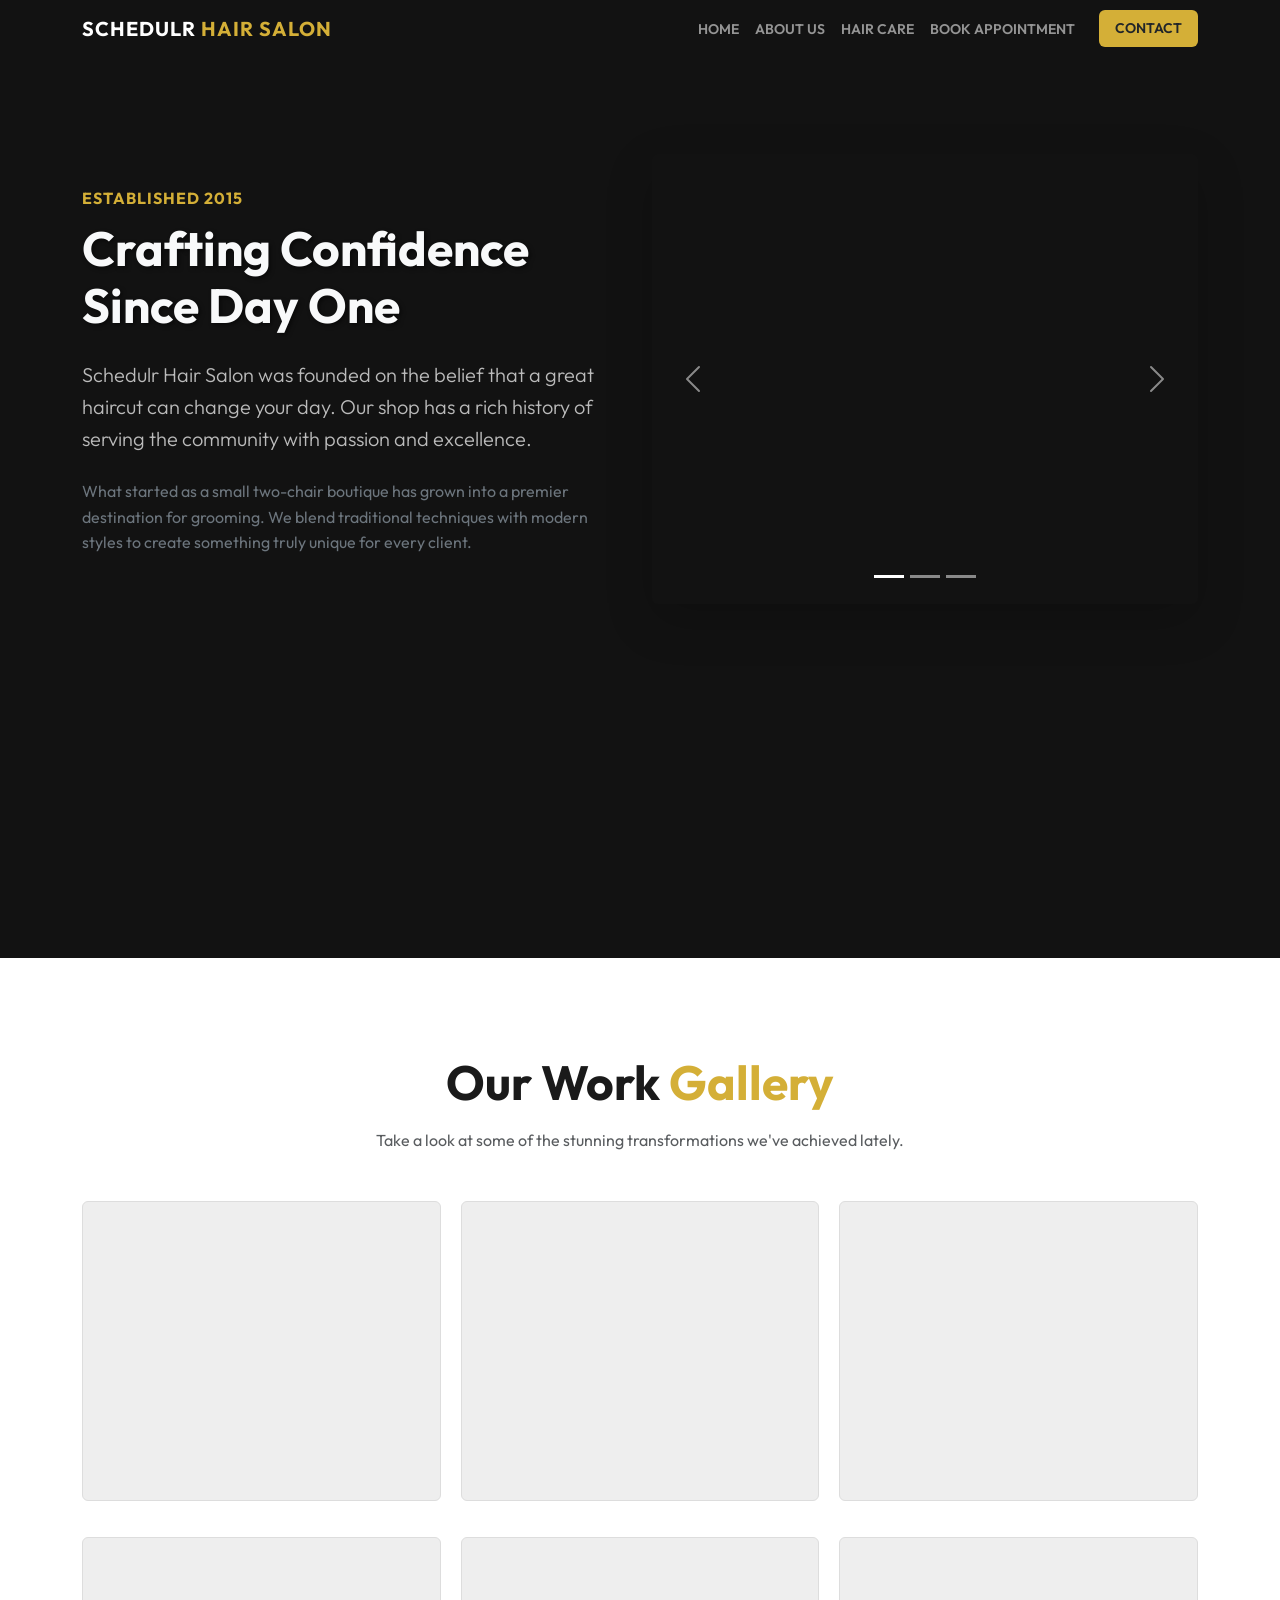
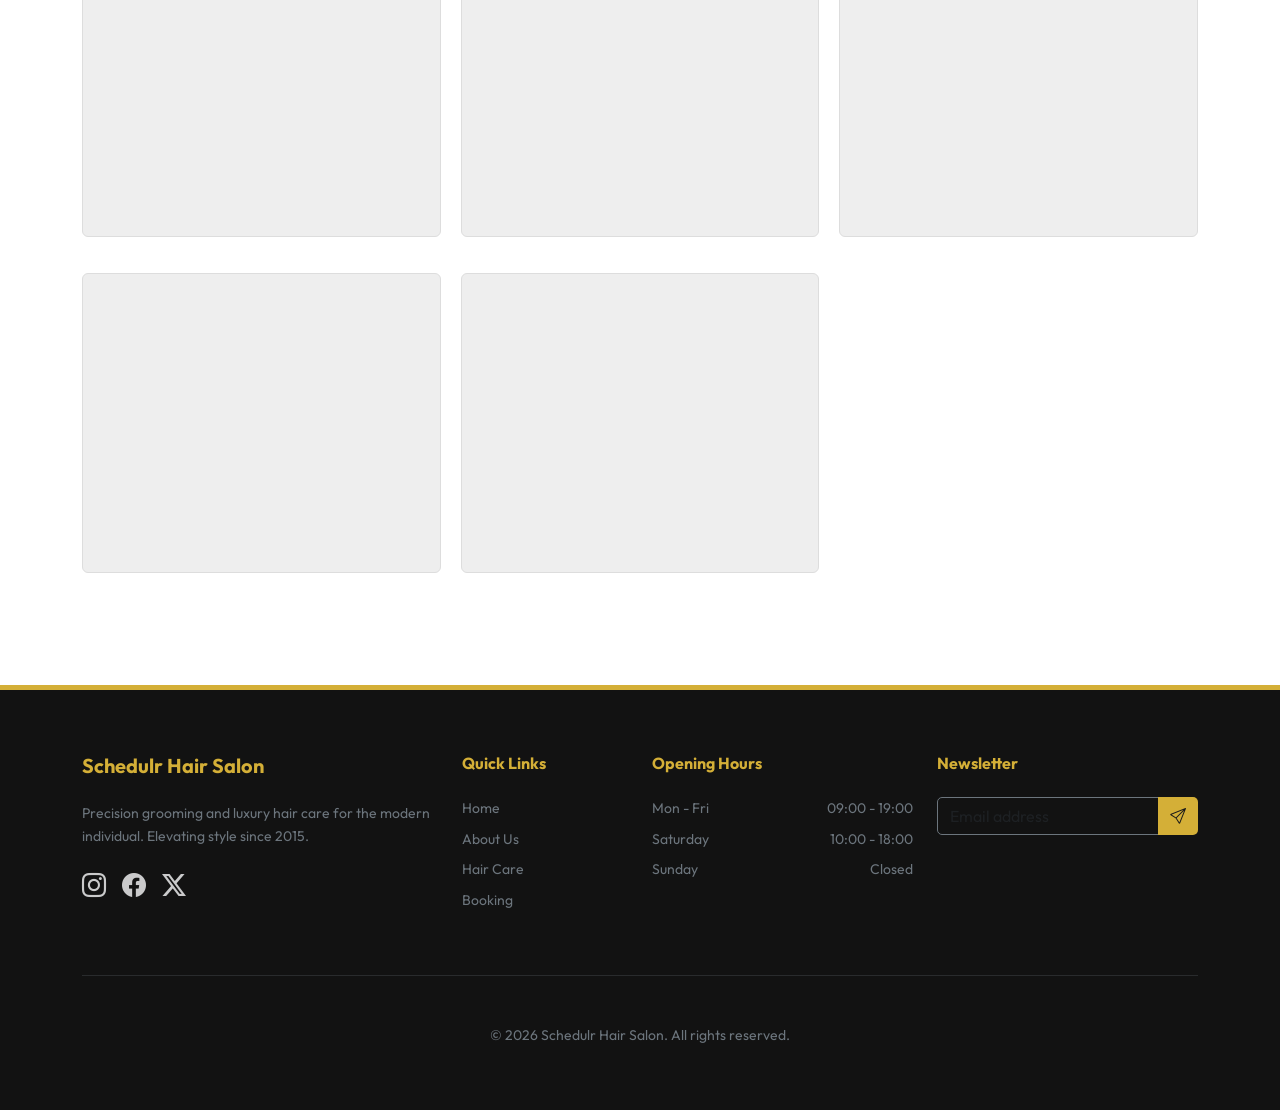
==== about.html @ 225a1dcc "refactor: split single-page app into multi-page layout" ====
<!DOCTYPE html>
<html lang="en">
<head>
    <meta charset="UTF-8">
    <meta name="viewport" content="width=device-width, initial-scale=1.0">
    <meta name="description" content="About Schedulr Hair Salon - Our history and works.">
    <title>About Us | Schedulr Hair Salon</title>
    
    <!-- Google Fonts: Outfit -->
    <link rel="preconnect" href="https://fonts.googleapis.com">
    <link rel="preconnect" href="https://fonts.gstatic.com" crossorigin>
    <link href="https://fonts.googleapis.com/css2?family=Outfit:wght@300;400;600;700&display=swap" rel="stylesheet">
    
    <!-- Bootstrap CSS -->
    <link href="https://cdn.jsdelivr.net/npm/bootstrap@5.3.0/dist/css/bootstrap.min.css" rel="stylesheet">
    
    <!-- Bootstrap Icons -->
    <link rel="stylesheet" href="https://cdn.jsdelivr.net/npm/bootstrap-icons@1.11.1/font/bootstrap-icons.css">
    
    <!-- Modular CSS Files -->
    <link rel="stylesheet" href="css/style.css">
    <link rel="stylesheet" href="css/about.css">
    <link rel="stylesheet" href="css/gallery.css">
    <link rel="stylesheet" href="css/footer.css">
</head>
<body>

    <!-- Header & Navbar -->
    <header class="sticky-top">
        <nav class="navbar navbar-expand-lg navbar-dark bg-dark">
            <div class="container">
                <a class="navbar-brand text-uppercase fw-bold ls-1" href="index.html">
                    Schedulr <span class="text-accent">Hair Salon</span>
                </a>
                <button class="navbar-toggler" type="button" data-bs-toggle="collapse" data-bs-target="#navbarNav" aria-controls="navbarNav" aria-expanded="false" aria-label="Toggle navigation">
                    <span class="navbar-toggler-icon"></span>
                </button>
                <div class="collapse navbar-collapse" id="navbarNav">
                    <ul class="navbar-nav ms-auto text-uppercase small fw-semibold">
                        <li class="nav-item"><a class="nav-link" href="index.html">Home</a></li>
                        <li class="nav-item"><a class="nav-link" href="about.html">About Us</a></li>
                        <li class="nav-item"><a class="nav-link" href="info.html">Hair Care</a></li>
                        <li class="nav-item"><a class="nav-link" href="booking.html">Book Appointment</a></li>
                        <li class="nav-item"><a class="nav-link btn btn-accent text-dark ms-lg-3 px-3 mt-2 mt-lg-0" href="index.html#contact">Contact</a></li>
                    </ul>
                </div>
            </div>
        </nav>
    </header>

    <main>
        <!-- About Us & Our Works -->
        <section id="about" class="min-vh-100 py-5 bg-dark text-light overflow-hidden">
            <div class="container py-5">
                <div class="row align-items-center mb-5">
                    <div class="col-lg-6 mb-5 mb-lg-0">
                        <span class="text-accent text-uppercase ls-1 fw-bold mb-2 d-block">Established 2015</span>
                        <h2 class="display-5 fw-bold mb-4">Crafting Confidence Since Day One</h2>
                        <p class="lead text-secondary mb-4">Schedulr Hair Salon was founded on the belief that a great haircut can change your day. Our shop has a rich history of serving the community with passion and excellence.</p>
                        <p class="text-secondary">What started as a small two-chair boutique has grown into a premier destination for grooming. We blend traditional techniques with modern styles to create something truly unique for every client.</p>
                    </div>
                    <div class="col-lg-6">
                        <div id="worksCarousel" class="carousel slide shadow-lg rounded overflow-hidden" data-bs-ride="carousel">
                            <div class="carousel-indicators">
                                <button type="button" data-bs-target="#worksCarousel" data-bs-slide-to="0" class="active" aria-current="true" aria-label="Slide 1"></button>
                                <button type="button" data-bs-target="#worksCarousel" data-bs-slide-to="1" aria-label="Slide 2"></button>
                                <button type="button" data-bs-target="#worksCarousel" data-bs-slide-to="2" aria-label="Slide 3"></button>
                            </div>
                            <div class="carousel-inner" style="height: 450px;">
                                <div class="carousel-item active">
                                    <div class="carousel-placeholder bg-secondary d-flex align-items-center justify-content-center h-100">
                                        <!-- here it goes an image -->
                                        <div class="carousel-caption d-none d-md-block p-4 rounded" style="background: rgba(0,0,0,0.6);">
                                            <h5>Modern Undercut</h5>
                                            <p>Our signature look for the urban professional.</p>
                                        </div>
                                    </div>
                                </div>
                                <div class="carousel-item">
                                    <div class="carousel-placeholder bg-secondary d-flex align-items-center justify-content-center h-100">
                                        <!-- here it goes an image -->
                                        <div class="carousel-caption d-none d-md-block p-4 rounded" style="background: rgba(0,0,0,0.6);">
                                            <h5>Classic Taper Fade</h5>
                                            <p>Timeless style with a sharp, clean finish.</p>
                                        </div>
                                    </div>
                                </div>
                                <div class="carousel-item">
                                    <div class="carousel-placeholder bg-secondary d-flex align-items-center justify-content-center h-100">
                                        <!-- here it goes an image -->
                                        <div class="carousel-caption d-none d-md-block p-4 rounded" style="background: rgba(0,0,0,0.6);">
                                            <h5>Tailored Beard Sculpting</h5>
                                            <p>Precision grooming to enhance your natural features.</p>
                                        </div>
                                    </div>
                                </div>
                            </div>
                            <button class="carousel-control-prev" type="button" data-bs-target="#worksCarousel" data-bs-slide="prev">
                                <span class="carousel-control-prev-icon" aria-hidden="true"></span>
                                <span class="visually-hidden">Previous</span>
                            </button>
                            <button class="carousel-control-next" type="button" data-bs-target="#worksCarousel" data-bs-slide="next">
                                <span class="carousel-control-next-icon" aria-hidden="true"></span>
                                <span class="visually-hidden">Next</span>
                            </button>
                        </div>
                    </div>
                </div>
            </div>
        </section>

        <!-- Gallery Section -->
        <section id="gallery" class="min-vh-100 py-5">
            <div class="container py-5">
                <div class="text-center mb-5">
                    <h2 class="display-5 fw-bold mb-3">Our Work <span class="text-accent">Gallery</span></h2>
                    <p class="text-muted">Take a look at some of the stunning transformations we've achieved lately.</p>
                </div>
                <div class="gallery-grid">
                    <!-- 7+ images as small gallery -->
                    <div class="gallery-item rounded overflow-hidden mb-3"><!-- here it goes an image --></div>
                    <div class="gallery-item rounded overflow-hidden mb-3"><!-- here it goes an image --></div>
                    <div class="gallery-item rounded overflow-hidden mb-3"><!-- here it goes an image --></div>
                    <div class="gallery-item rounded overflow-hidden mb-3"><!-- here it goes an image --></div>
                    <div class="gallery-item rounded overflow-hidden mb-3"><!-- here it goes an image --></div>
                    <div class="gallery-item rounded overflow-hidden mb-3"><!-- here it goes an image --></div>
                    <div class="gallery-item rounded overflow-hidden mb-3"><!-- here it goes an image --></div>
                    <div class="gallery-item rounded overflow-hidden mb-3"><!-- here it goes an image --></div>
                </div>
            </div>
        </section>
    </main>

    <!-- Footer -->
    <footer class="bg-dark text-light py-5">
        <div class="container py-3">
            <div class="row g-4">
                <div class="col-lg-4">
                    <h5 class="fw-bold mb-4 text-accent">Schedulr Hair Salon</h5>
                    <p class="small text-secondary mb-4">Precision grooming and luxury hair care for the modern individual. Elevating style since 2015.</p>
                    <div class="social-icons d-flex gap-3 h4">
                        <a href="#" class="text-light"><i class="bi bi-instagram"></i></a>
                        <a href="#" class="text-light"><i class="bi bi-facebook"></i></a>
                        <a href="#" class="text-light"><i class="bi bi-twitter-x"></i></a>
                    </div>
                </div>
                <div class="col-md-4 col-lg-2 ms-lg-auto">
                    <h6 class="fw-bold mb-4">Quick Links</h6>
                    <ul class="list-unstyled small">
                        <li class="mb-2"><a href="index.html" class="text-secondary text-decoration-none hover-accent">Home</a></li>
                        <li class="mb-2"><a href="about.html" class="text-secondary text-decoration-none hover-accent">About Us</a></li>
                        <li class="mb-2"><a href="info.html" class="text-secondary text-decoration-none hover-accent">Hair Care</a></li>
                        <li class="mb-2"><a href="booking.html" class="text-secondary text-decoration-none hover-accent">Booking</a></li>
                    </ul>
                </div>
                <div class="col-md-4 col-lg-3">
                    <h6 class="fw-bold mb-4">Opening Hours</h6>
                    <ul class="list-unstyled small text-secondary">
                        <li class="mb-2 d-flex justify-content-between"><span>Mon - Fri</span> <span>09:00 - 19:00</span></li>
                        <li class="mb-2 d-flex justify-content-between"><span>Saturday</span> <span>10:00 - 18:00</span></li>
                        <li class="mb-2 d-flex justify-content-between"><span>Sunday</span> <span>Closed</span></li>
                    </ul>
                </div>
                <div class="col-md-4 col-lg-3">
                    <h6 class="fw-bold mb-4">Newsletter</h6>
                    <div class="input-group mb-3">
                        <input type="email" class="form-control bg-dark border-secondary text-light small" placeholder="Email address">
                        <button class="btn btn-accent" type="button"><i class="bi bi-send"></i></button>
                    </div>
                </div>
            </div>
            <hr class="my-5 border-secondary">
            <div class="text-center">
                <p class="small text-secondary mb-0">&copy; 2026 Schedulr Hair Salon. All rights reserved.</p>
            </div>
        </div>
    </footer>

    <!-- Bootstrap Bundle with Popper -->
    <script src="https://cdn.jsdelivr.net/npm/bootstrap@5.3.0/dist/js/bootstrap.bundle.min.js"></script>
    <script src="js/script.js"></script>
</body>
</html>
---- css/style.css ----
/* style.css - Global Styles & Variables */

:root {
    --primary-color: #1a1a1a;    /* Deep Charcoal */
    --accent-color: #d4af37;     /* Metallic Gold */
    --accent-hover: #b8962e;
    --text-light: #f9f9f9;
    --text-muted: #6c757d;
    --bg-dark: #121212;
    --font-main: 'Outfit', sans-serif;
    --transition: all 0.3s ease;
}

body {
    font-family: var(--font-main);
    color: var(--primary-color);
    line-height: 1.6;
    scroll-behavior: smooth;
}

/* Typography */
h1, h2, h3, h4, h5, h6 {
    font-weight: 700;
}

.text-accent {
    color: var(--accent-color) !important;
}

.btn-accent {
    background-color: var(--accent-color);
    color: var(--primary-color);
    border: none;
}

.btn-accent:hover {
    background-color: var(--accent-hover);
    color: white;
}

.btn-outline-accent {
    border: 2px solid var(--accent-color);
    color: var(--accent-color);
}

.btn-outline-accent:hover {
    background-color: var(--accent-color);
    color: var(--primary-color);
}

.bg-dark {
    background-color: var(--bg-dark) !important;
}

/* Navbar */
.navbar-brand {
    letter-spacing: 1px;
}

.nav-link {
    transition: var(--transition);
}

.nav-link:hover {
    color: var(--accent-color) !important;
}

/* Utilities */
.ls-1 {
    letter-spacing: 1px;
}

.hover-up {
    transition: var(--transition);
}

.hover-up:hover {
    transform: translateY(-10px);
}

.italic {
    font-style: italic;
}
---- css/about.css ----
/* about.css - About Section & Carousel Styles */

#about {
    background-image: linear-gradient(rgba(18,18,18,0.9), rgba(18,18,18,0.9)), url('https://placehold.co/1920x1080?text=Salon+Vibe');
    background-size: cover;
    background-position: center;
    background-attachment: fixed;
}

#about .carousel-placeholder {
    height: 450px;
    background-image: url('https://placehold.co/800x450?text=Our+Works');
    background-size: cover;
    background-position: center;
    position: relative;
    /* here it goes an image */
}

#about .carousel-item {
    transition: transform 1s ease-in-out;
}

#about .carousel-caption {
    background: rgba(0, 0, 0, 0.7);
    border-top: 3px solid var(--accent-color);
}

#about .lead {
    color: #bbb !important;
}

#about h2 {
    text-shadow: 2px 2px 4px rgba(0,0,0,0.5);
}
---- css/gallery.css ----
/* gallery.css - Gallery Grid Styles */

#gallery {
    padding-top: 80px;
}

.gallery-grid {
    display: grid;
    grid-template-columns: repeat(auto-fill, minmax(280px, 1fr));
    gap: 20px;
}

.gallery-item {
    height: 300px;
    background-color: #eee;
    background-image: url('https://placehold.co/400x300?text=Salon+Work');
    background-size: cover;
    background-position: center;
    transition: var(--transition);
    border: 1px solid #ddd;
    /* here it goes an image */
}

.gallery-item:hover {
    transform: scale(1.03);
    box-shadow: 0 10px 20px rgba(0,0,0,0.1);
    z-index: 10;
}

@media (max-width: 768px) {
    .gallery-grid {
        grid-template-columns: repeat(2, 1fr);
    }
}

@media (max-width: 360px) {
    .gallery-grid {
        grid-template-columns: 1fr;
    }
}
---- css/footer.css ----
/* footer.css - Footer Details */

footer {
    border-top: 5px solid var(--accent-color);
}

footer h5, footer h6 {
    color: var(--accent-color) !important;
}

footer .hover-accent {
    transition: var(--transition);
}

footer .hover-accent:hover {
    color: var(--accent-color) !important;
    padding-left: 5px;
}

footer .social-icons a {
    transition: var(--transition);
    opacity: 0.8;
}

footer .social-icons a:hover {
    opacity: 1;
    color: var(--accent-color);
}

footer .form-control {
    border-radius: 5px 0 0 5px;
}

footer .btn-accent {
    border-radius: 0 5px 5px 0;
}
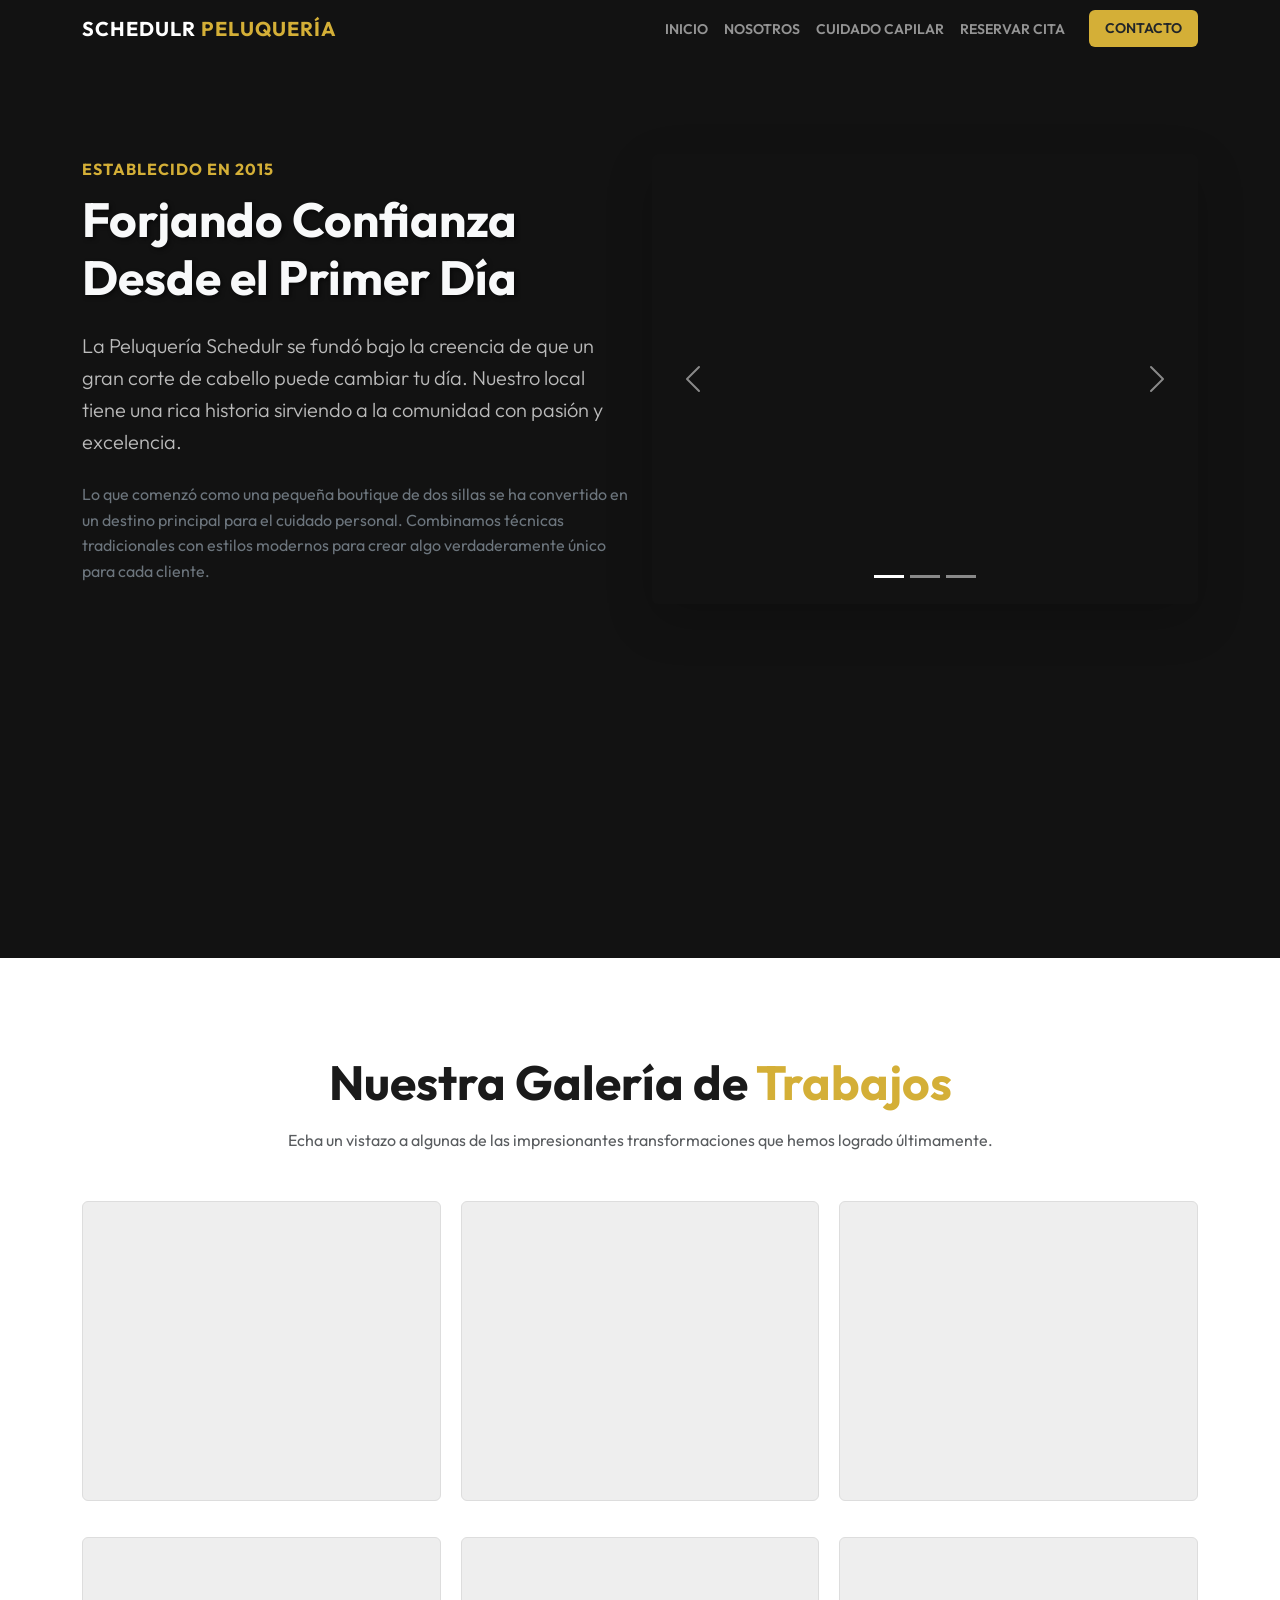
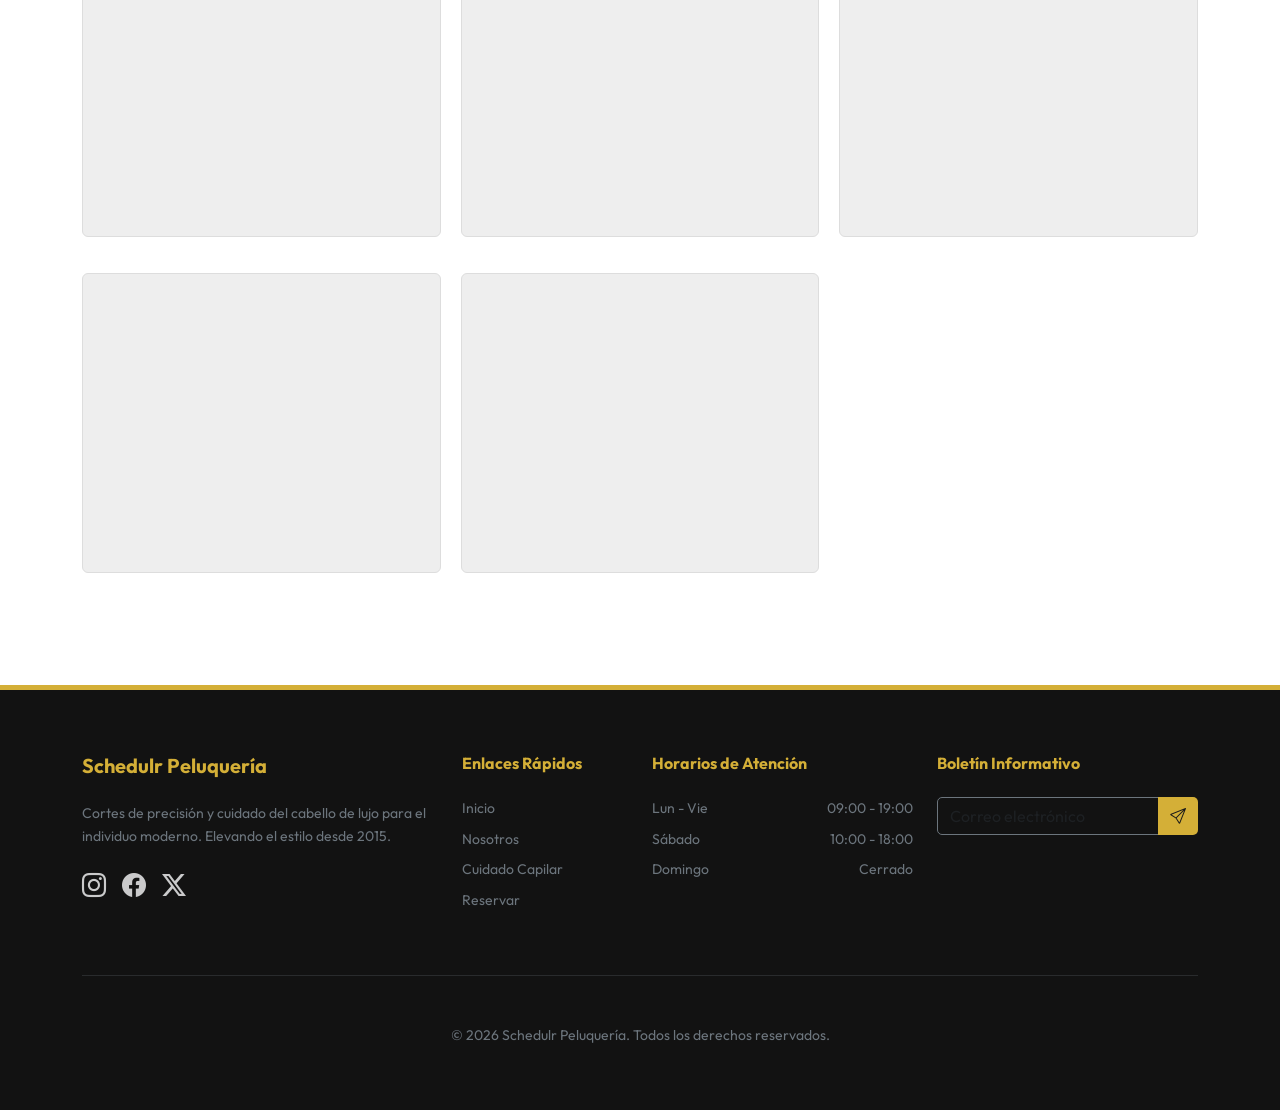
==== commit 0024b75a: "chore: translate site content to Spanish" ====
--- a/about.html
+++ b/about.html
@@ -1,10 +1,10 @@
 <!DOCTYPE html>
-<html lang="en">
+<html lang="es">
 <head>
     <meta charset="UTF-8">
     <meta name="viewport" content="width=device-width, initial-scale=1.0">
-    <meta name="description" content="About Schedulr Hair Salon - Our history and works.">
-    <title>About Us | Schedulr Hair Salon</title>
+    <meta name="description" content="Sobre la Peluquería Schedulr - Nuestra historia y nuestros trabajos.">
+    <title>Nosotros | Schedulr Peluquería</title>
     
     <!-- Google Fonts: Outfit -->
     <link rel="preconnect" href="https://fonts.googleapis.com">
@@ -30,18 +30,18 @@
         <nav class="navbar navbar-expand-lg navbar-dark bg-dark">
             <div class="container">
                 <a class="navbar-brand text-uppercase fw-bold ls-1" href="index.html">
-                    Schedulr <span class="text-accent">Hair Salon</span>
+                    Schedulr <span class="text-accent">Peluquería</span>
                 </a>
                 <button class="navbar-toggler" type="button" data-bs-toggle="collapse" data-bs-target="#navbarNav" aria-controls="navbarNav" aria-expanded="false" aria-label="Toggle navigation">
                     <span class="navbar-toggler-icon"></span>
                 </button>
                 <div class="collapse navbar-collapse" id="navbarNav">
                     <ul class="navbar-nav ms-auto text-uppercase small fw-semibold">
-                        <li class="nav-item"><a class="nav-link" href="index.html">Home</a></li>
-                        <li class="nav-item"><a class="nav-link" href="about.html">About Us</a></li>
-                        <li class="nav-item"><a class="nav-link" href="info.html">Hair Care</a></li>
-                        <li class="nav-item"><a class="nav-link" href="booking.html">Book Appointment</a></li>
-                        <li class="nav-item"><a class="nav-link btn btn-accent text-dark ms-lg-3 px-3 mt-2 mt-lg-0" href="index.html#contact">Contact</a></li>
+                        <li class="nav-item"><a class="nav-link" href="index.html">Inicio</a></li>
+                        <li class="nav-item"><a class="nav-link" href="about.html">Nosotros</a></li>
+                        <li class="nav-item"><a class="nav-link" href="info.html">Cuidado Capilar</a></li>
+                        <li class="nav-item"><a class="nav-link" href="booking.html">Reservar Cita</a></li>
+                        <li class="nav-item"><a class="nav-link btn btn-accent text-dark ms-lg-3 px-3 mt-2 mt-lg-0" href="index.html#contact">Contacto</a></li>
                     </ul>
                 </div>
             </div>
@@ -54,10 +54,10 @@
             <div class="container py-5">
                 <div class="row align-items-center mb-5">
                     <div class="col-lg-6 mb-5 mb-lg-0">
-                        <span class="text-accent text-uppercase ls-1 fw-bold mb-2 d-block">Established 2015</span>
-                        <h2 class="display-5 fw-bold mb-4">Crafting Confidence Since Day One</h2>
-                        <p class="lead text-secondary mb-4">Schedulr Hair Salon was founded on the belief that a great haircut can change your day. Our shop has a rich history of serving the community with passion and excellence.</p>
-                        <p class="text-secondary">What started as a small two-chair boutique has grown into a premier destination for grooming. We blend traditional techniques with modern styles to create something truly unique for every client.</p>
+                        <span class="text-accent text-uppercase ls-1 fw-bold mb-2 d-block">Establecido en 2015</span>
+                        <h2 class="display-5 fw-bold mb-4">Forjando Confianza Desde el Primer Día</h2>
+                        <p class="lead text-secondary mb-4">La Peluquería Schedulr se fundó bajo la creencia de que un gran corte de cabello puede cambiar tu día. Nuestro local tiene una rica historia sirviendo a la comunidad con pasión y excelencia.</p>
+                        <p class="text-secondary">Lo que comenzó como una pequeña boutique de dos sillas se ha convertido en un destino principal para el cuidado personal. Combinamos técnicas tradicionales con estilos modernos para crear algo verdaderamente único para cada cliente.</p>
                     </div>
                     <div class="col-lg-6">
                         <div id="worksCarousel" class="carousel slide shadow-lg rounded overflow-hidden" data-bs-ride="carousel">
@@ -71,8 +71,8 @@
                                     <div class="carousel-placeholder bg-secondary d-flex align-items-center justify-content-center h-100">
                                         <!-- here it goes an image -->
                                         <div class="carousel-caption d-none d-md-block p-4 rounded" style="background: rgba(0,0,0,0.6);">
-                                            <h5>Modern Undercut</h5>
-                                            <p>Our signature look for the urban professional.</p>
+                                            <h5>Moderno Desvanecido</h5>
+                                            <p>Nuestro look característico para el profesional urbano.</p>
                                         </div>
                                     </div>
                                 </div>
@@ -80,8 +80,8 @@
                                     <div class="carousel-placeholder bg-secondary d-flex align-items-center justify-content-center h-100">
                                         <!-- here it goes an image -->
                                         <div class="carousel-caption d-none d-md-block p-4 rounded" style="background: rgba(0,0,0,0.6);">
-                                            <h5>Classic Taper Fade</h5>
-                                            <p>Timeless style with a sharp, clean finish.</p>
+                                            <h5>Clásico Corte Suave</h5>
+                                            <p>Estilo atemporal con un acabado definido y limpio.</p>
                                         </div>
                                     </div>
                                 </div>
@@ -89,19 +89,19 @@
                                     <div class="carousel-placeholder bg-secondary d-flex align-items-center justify-content-center h-100">
                                         <!-- here it goes an image -->
                                         <div class="carousel-caption d-none d-md-block p-4 rounded" style="background: rgba(0,0,0,0.6);">
-                                            <h5>Tailored Beard Sculpting</h5>
-                                            <p>Precision grooming to enhance your natural features.</p>
+                                            <h5>Esculpido de Barba a Medida</h5>
+                                            <p>Arreglo de precisión para resaltar tus rasgos naturales.</p>
                                         </div>
                                     </div>
                                 </div>
                             </div>
                             <button class="carousel-control-prev" type="button" data-bs-target="#worksCarousel" data-bs-slide="prev">
                                 <span class="carousel-control-prev-icon" aria-hidden="true"></span>
-                                <span class="visually-hidden">Previous</span>
+                                <span class="visually-hidden">Anterior</span>
                             </button>
                             <button class="carousel-control-next" type="button" data-bs-target="#worksCarousel" data-bs-slide="next">
                                 <span class="carousel-control-next-icon" aria-hidden="true"></span>
-                                <span class="visually-hidden">Next</span>
+                                <span class="visually-hidden">Siguiente</span>
                             </button>
                         </div>
                     </div>
@@ -113,8 +113,8 @@
         <section id="gallery" class="min-vh-100 py-5">
             <div class="container py-5">
                 <div class="text-center mb-5">
-                    <h2 class="display-5 fw-bold mb-3">Our Work <span class="text-accent">Gallery</span></h2>
-                    <p class="text-muted">Take a look at some of the stunning transformations we've achieved lately.</p>
+                    <h2 class="display-5 fw-bold mb-3">Nuestra Galería de <span class="text-accent">Trabajos</span></h2>
+                    <p class="text-muted">Echa un vistazo a algunas de las impresionantes transformaciones que hemos logrado últimamente.</p>
                 </div>
                 <div class="gallery-grid">
                     <!-- 7+ images as small gallery -->
@@ -136,8 +136,8 @@
         <div class="container py-3">
             <div class="row g-4">
                 <div class="col-lg-4">
-                    <h5 class="fw-bold mb-4 text-accent">Schedulr Hair Salon</h5>
-                    <p class="small text-secondary mb-4">Precision grooming and luxury hair care for the modern individual. Elevating style since 2015.</p>
+                    <h5 class="fw-bold mb-4 text-accent">Schedulr Peluquería</h5>
+                    <p class="small text-secondary mb-4">Cortes de precisión y cuidado del cabello de lujo para el individuo moderno. Elevando el estilo desde 2015.</p>
                     <div class="social-icons d-flex gap-3 h4">
                         <a href="#" class="text-light"><i class="bi bi-instagram"></i></a>
                         <a href="#" class="text-light"><i class="bi bi-facebook"></i></a>
@@ -145,33 +145,33 @@
                     </div>
                 </div>
                 <div class="col-md-4 col-lg-2 ms-lg-auto">
-                    <h6 class="fw-bold mb-4">Quick Links</h6>
+                    <h6 class="fw-bold mb-4">Enlaces Rápidos</h6>
                     <ul class="list-unstyled small">
-                        <li class="mb-2"><a href="index.html" class="text-secondary text-decoration-none hover-accent">Home</a></li>
-                        <li class="mb-2"><a href="about.html" class="text-secondary text-decoration-none hover-accent">About Us</a></li>
-                        <li class="mb-2"><a href="info.html" class="text-secondary text-decoration-none hover-accent">Hair Care</a></li>
-                        <li class="mb-2"><a href="booking.html" class="text-secondary text-decoration-none hover-accent">Booking</a></li>
+                        <li class="mb-2"><a href="index.html" class="text-secondary text-decoration-none hover-accent">Inicio</a></li>
+                        <li class="mb-2"><a href="about.html" class="text-secondary text-decoration-none hover-accent">Nosotros</a></li>
+                        <li class="mb-2"><a href="info.html" class="text-secondary text-decoration-none hover-accent">Cuidado Capilar</a></li>
+                        <li class="mb-2"><a href="booking.html" class="text-secondary text-decoration-none hover-accent">Reservar</a></li>
                     </ul>
                 </div>
                 <div class="col-md-4 col-lg-3">
-                    <h6 class="fw-bold mb-4">Opening Hours</h6>
+                    <h6 class="fw-bold mb-4">Horarios de Atención</h6>
                     <ul class="list-unstyled small text-secondary">
-                        <li class="mb-2 d-flex justify-content-between"><span>Mon - Fri</span> <span>09:00 - 19:00</span></li>
-                        <li class="mb-2 d-flex justify-content-between"><span>Saturday</span> <span>10:00 - 18:00</span></li>
-                        <li class="mb-2 d-flex justify-content-between"><span>Sunday</span> <span>Closed</span></li>
+                        <li class="mb-2 d-flex justify-content-between"><span>Lun - Vie</span> <span>09:00 - 19:00</span></li>
+                        <li class="mb-2 d-flex justify-content-between"><span>Sábado</span> <span>10:00 - 18:00</span></li>
+                        <li class="mb-2 d-flex justify-content-between"><span>Domingo</span> <span>Cerrado</span></li>
                     </ul>
                 </div>
                 <div class="col-md-4 col-lg-3">
-                    <h6 class="fw-bold mb-4">Newsletter</h6>
+                    <h6 class="fw-bold mb-4">Boletín Informativo</h6>
                     <div class="input-group mb-3">
-                        <input type="email" class="form-control bg-dark border-secondary text-light small" placeholder="Email address">
+                        <input type="email" class="form-control bg-dark border-secondary text-light small" placeholder="Correo electrónico">
                         <button class="btn btn-accent" type="button"><i class="bi bi-send"></i></button>
                     </div>
                 </div>
             </div>
             <hr class="my-5 border-secondary">
             <div class="text-center">
-                <p class="small text-secondary mb-0">&copy; 2026 Schedulr Hair Salon. All rights reserved.</p>
+                <p class="small text-secondary mb-0">&copy; 2026 Schedulr Peluquería. Todos los derechos reservados.</p>
             </div>
         </div>
     </footer>
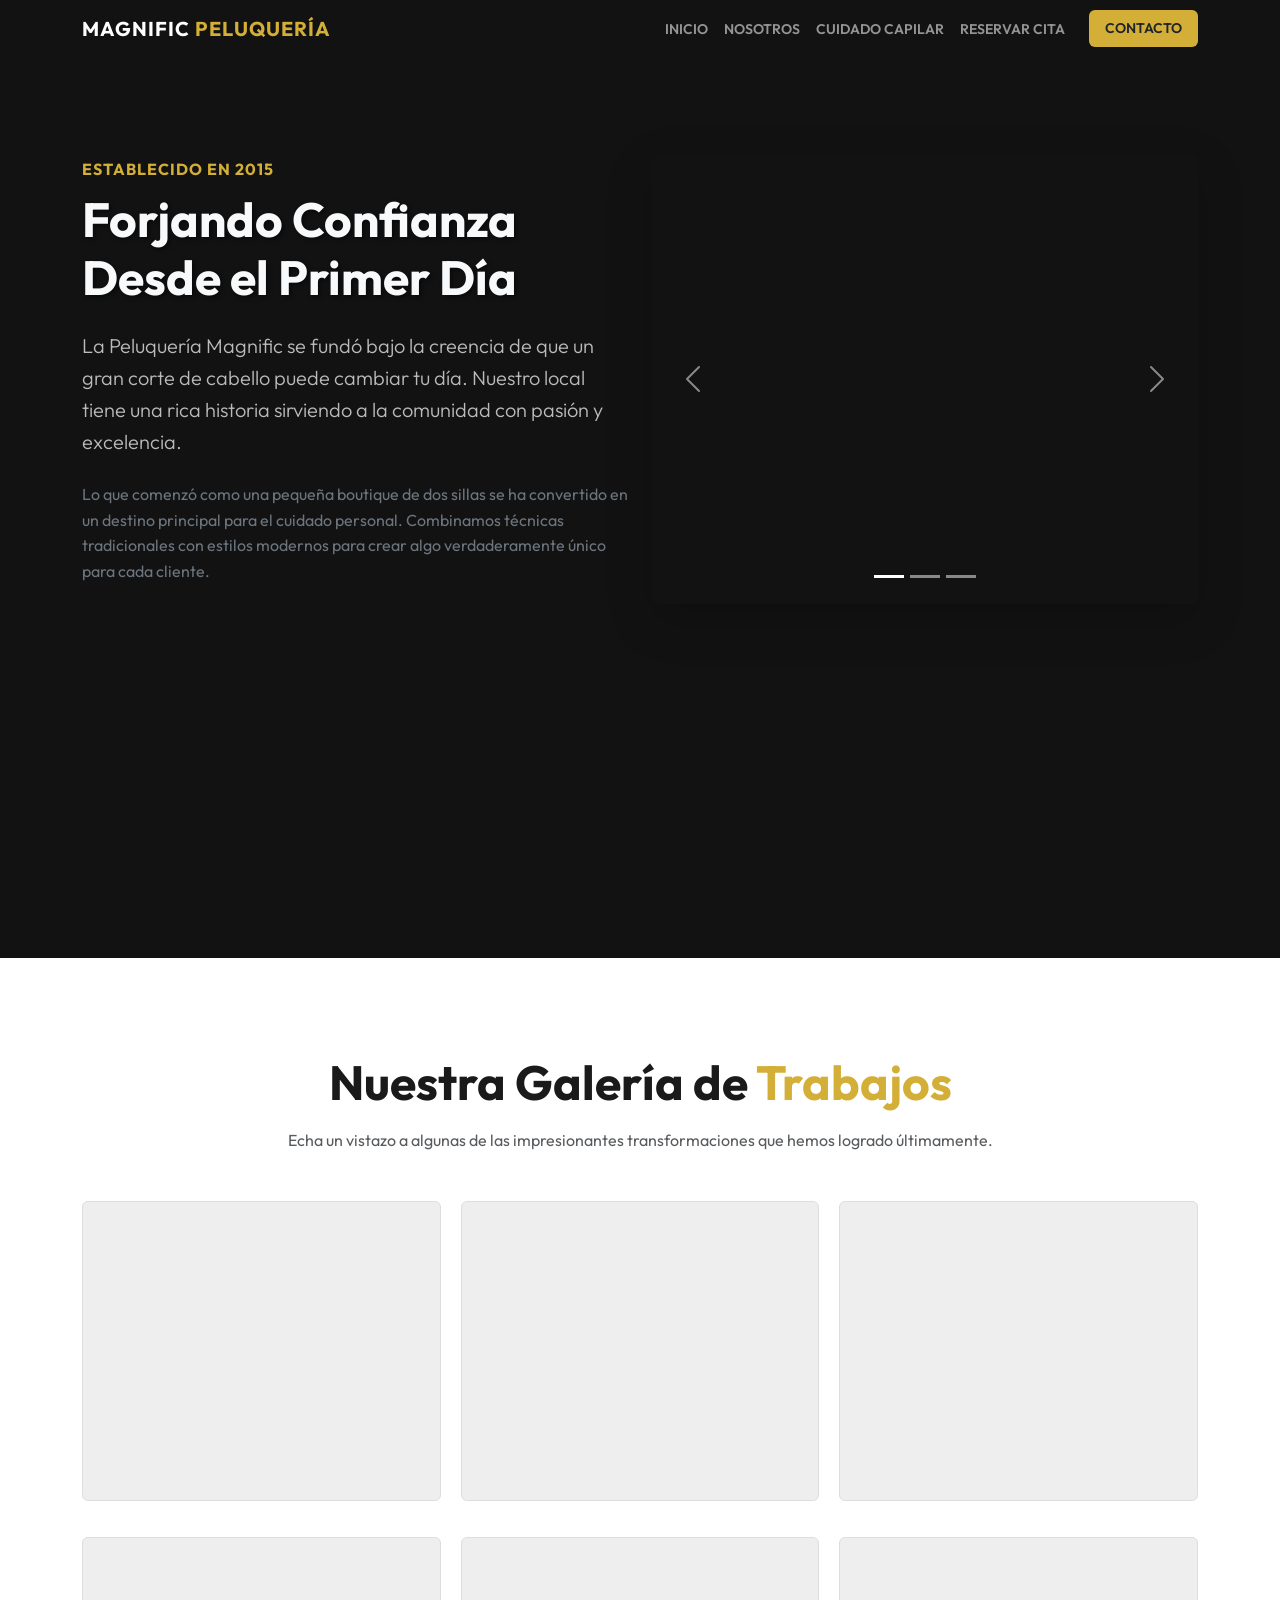
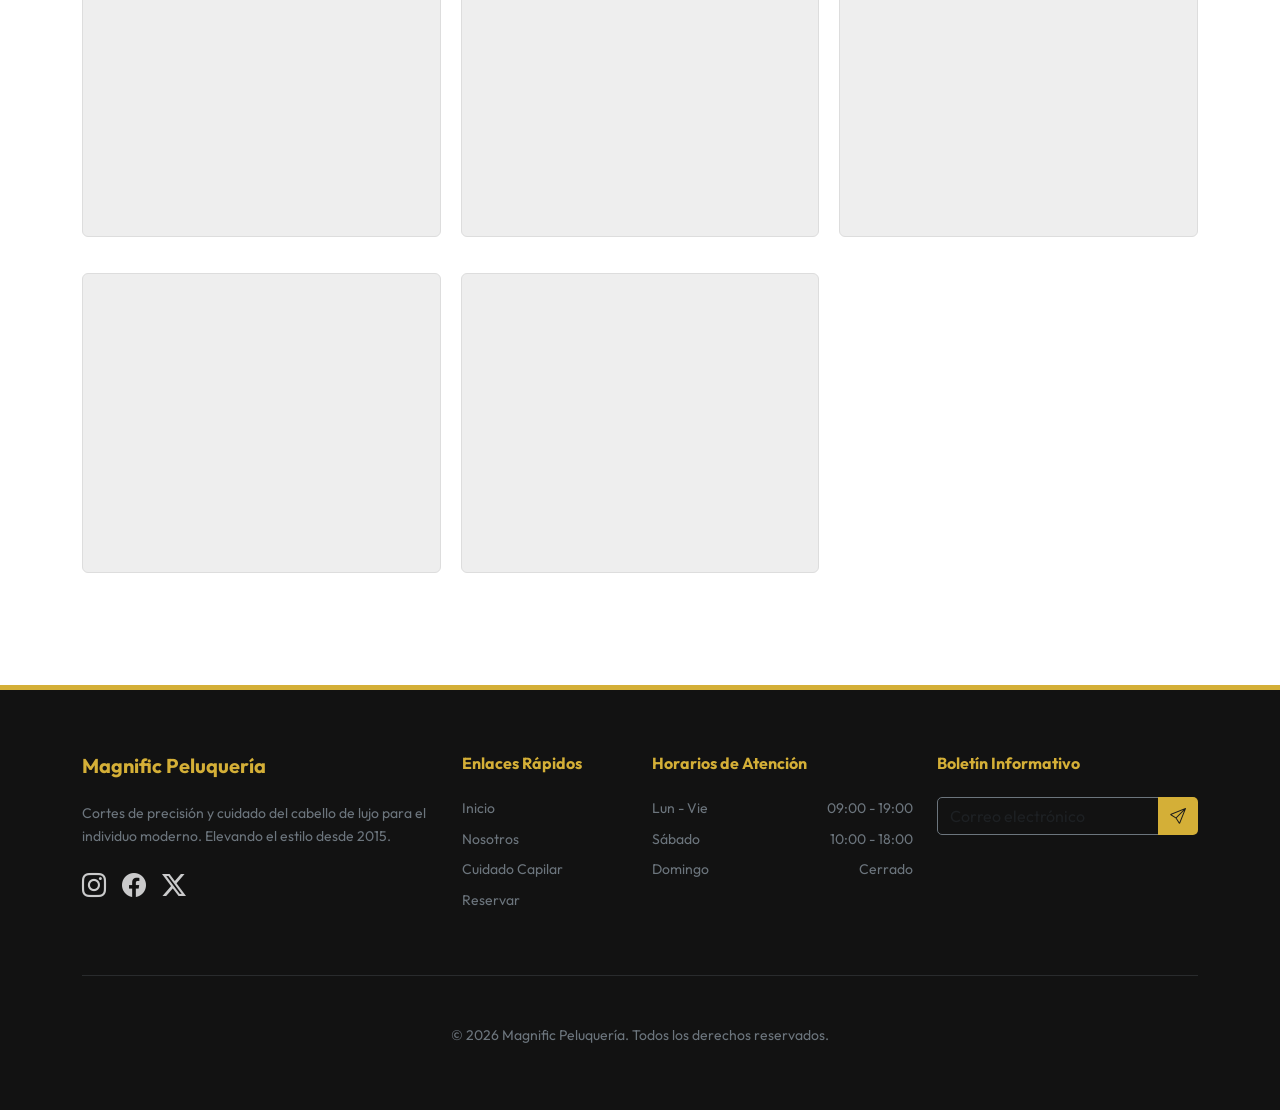
==== commit 1a6122e6: "first commit" ====
--- a/about.html
+++ b/about.html
@@ -1,28 +1,30 @@
 <!DOCTYPE html>
 <html lang="es">
+
 <head>
     <meta charset="UTF-8">
     <meta name="viewport" content="width=device-width, initial-scale=1.0">
-    <meta name="description" content="Sobre la Peluquería Schedulr - Nuestra historia y nuestros trabajos.">
-    <title>Nosotros | Schedulr Peluquería</title>
-    
+    <meta name="description" content="Sobre la Peluquería Magnific - Nuestra historia y nuestros trabajos.">
+    <title>Nosotros | Magnific Peluquería</title>
+
     <!-- Google Fonts: Outfit -->
     <link rel="preconnect" href="https://fonts.googleapis.com">
     <link rel="preconnect" href="https://fonts.gstatic.com" crossorigin>
     <link href="https://fonts.googleapis.com/css2?family=Outfit:wght@300;400;600;700&display=swap" rel="stylesheet">
-    
+
     <!-- Bootstrap CSS -->
     <link href="https://cdn.jsdelivr.net/npm/bootstrap@5.3.0/dist/css/bootstrap.min.css" rel="stylesheet">
-    
+
     <!-- Bootstrap Icons -->
     <link rel="stylesheet" href="https://cdn.jsdelivr.net/npm/bootstrap-icons@1.11.1/font/bootstrap-icons.css">
-    
+
     <!-- Modular CSS Files -->
     <link rel="stylesheet" href="css/style.css">
     <link rel="stylesheet" href="css/about.css">
     <link rel="stylesheet" href="css/gallery.css">
     <link rel="stylesheet" href="css/footer.css">
 </head>
+
 <body>
 
     <!-- Header & Navbar -->
@@ -30,9 +32,10 @@
         <nav class="navbar navbar-expand-lg navbar-dark bg-dark">
             <div class="container">
                 <a class="navbar-brand text-uppercase fw-bold ls-1" href="index.html">
-                    Schedulr <span class="text-accent">Peluquería</span>
+                    Magnific <span class="text-accent">Peluquería</span>
                 </a>
-                <button class="navbar-toggler" type="button" data-bs-toggle="collapse" data-bs-target="#navbarNav" aria-controls="navbarNav" aria-expanded="false" aria-label="Toggle navigation">
+                <button class="navbar-toggler" type="button" data-bs-toggle="collapse" data-bs-target="#navbarNav"
+                    aria-controls="navbarNav" aria-expanded="false" aria-label="Toggle navigation">
                     <span class="navbar-toggler-icon"></span>
                 </button>
                 <div class="collapse navbar-collapse" id="navbarNav">
@@ -41,7 +44,8 @@
                         <li class="nav-item"><a class="nav-link" href="about.html">Nosotros</a></li>
                         <li class="nav-item"><a class="nav-link" href="info.html">Cuidado Capilar</a></li>
                         <li class="nav-item"><a class="nav-link" href="booking.html">Reservar Cita</a></li>
-                        <li class="nav-item"><a class="nav-link btn btn-accent text-dark ms-lg-3 px-3 mt-2 mt-lg-0" href="index.html#contact">Contacto</a></li>
+                        <li class="nav-item"><a class="nav-link btn btn-accent text-dark ms-lg-3 px-3 mt-2 mt-lg-0"
+                                href="index.html#contact">Contacto</a></li>
                     </ul>
                 </div>
             </div>
@@ -56,50 +60,67 @@
                     <div class="col-lg-6 mb-5 mb-lg-0">
                         <span class="text-accent text-uppercase ls-1 fw-bold mb-2 d-block">Establecido en 2015</span>
                         <h2 class="display-5 fw-bold mb-4">Forjando Confianza Desde el Primer Día</h2>
-                        <p class="lead text-secondary mb-4">La Peluquería Schedulr se fundó bajo la creencia de que un gran corte de cabello puede cambiar tu día. Nuestro local tiene una rica historia sirviendo a la comunidad con pasión y excelencia.</p>
-                        <p class="text-secondary">Lo que comenzó como una pequeña boutique de dos sillas se ha convertido en un destino principal para el cuidado personal. Combinamos técnicas tradicionales con estilos modernos para crear algo verdaderamente único para cada cliente.</p>
+                        <p class="lead text-secondary mb-4">La Peluquería Magnific se fundó bajo la creencia de que un
+                            gran corte de cabello puede cambiar tu día. Nuestro local tiene una rica historia sirviendo
+                            a la comunidad con pasión y excelencia.</p>
+                        <p class="text-secondary">Lo que comenzó como una pequeña boutique de dos sillas se ha
+                            convertido en un destino principal para el cuidado personal. Combinamos técnicas
+                            tradicionales con estilos modernos para crear algo verdaderamente único para cada cliente.
+                        </p>
                     </div>
                     <div class="col-lg-6">
-                        <div id="worksCarousel" class="carousel slide shadow-lg rounded overflow-hidden" data-bs-ride="carousel">
+                        <div id="worksCarousel" class="carousel slide shadow-lg rounded overflow-hidden"
+                            data-bs-ride="carousel">
                             <div class="carousel-indicators">
-                                <button type="button" data-bs-target="#worksCarousel" data-bs-slide-to="0" class="active" aria-current="true" aria-label="Slide 1"></button>
-                                <button type="button" data-bs-target="#worksCarousel" data-bs-slide-to="1" aria-label="Slide 2"></button>
-                                <button type="button" data-bs-target="#worksCarousel" data-bs-slide-to="2" aria-label="Slide 3"></button>
+                                <button type="button" data-bs-target="#worksCarousel" data-bs-slide-to="0"
+                                    class="active" aria-current="true" aria-label="Slide 1"></button>
+                                <button type="button" data-bs-target="#worksCarousel" data-bs-slide-to="1"
+                                    aria-label="Slide 2"></button>
+                                <button type="button" data-bs-target="#worksCarousel" data-bs-slide-to="2"
+                                    aria-label="Slide 3"></button>
                             </div>
                             <div class="carousel-inner" style="height: 450px;">
                                 <div class="carousel-item active">
-                                    <div class="carousel-placeholder bg-secondary d-flex align-items-center justify-content-center h-100">
+                                    <div
+                                        class="carousel-placeholder bg-secondary d-flex align-items-center justify-content-center h-100">
                                         <!-- here it goes an image -->
-                                        <div class="carousel-caption d-none d-md-block p-4 rounded" style="background: rgba(0,0,0,0.6);">
+                                        <div class="carousel-caption d-none d-md-block p-4 rounded"
+                                            style="background: rgba(0,0,0,0.6);">
                                             <h5>Moderno Desvanecido</h5>
                                             <p>Nuestro look característico para el profesional urbano.</p>
                                         </div>
                                     </div>
                                 </div>
                                 <div class="carousel-item">
-                                    <div class="carousel-placeholder bg-secondary d-flex align-items-center justify-content-center h-100">
+                                    <div
+                                        class="carousel-placeholder bg-secondary d-flex align-items-center justify-content-center h-100">
                                         <!-- here it goes an image -->
-                                        <div class="carousel-caption d-none d-md-block p-4 rounded" style="background: rgba(0,0,0,0.6);">
+                                        <div class="carousel-caption d-none d-md-block p-4 rounded"
+                                            style="background: rgba(0,0,0,0.6);">
                                             <h5>Clásico Corte Suave</h5>
                                             <p>Estilo atemporal con un acabado definido y limpio.</p>
                                         </div>
                                     </div>
                                 </div>
                                 <div class="carousel-item">
-                                    <div class="carousel-placeholder bg-secondary d-flex align-items-center justify-content-center h-100">
+                                    <div
+                                        class="carousel-placeholder bg-secondary d-flex align-items-center justify-content-center h-100">
                                         <!-- here it goes an image -->
-                                        <div class="carousel-caption d-none d-md-block p-4 rounded" style="background: rgba(0,0,0,0.6);">
+                                        <div class="carousel-caption d-none d-md-block p-4 rounded"
+                                            style="background: rgba(0,0,0,0.6);">
                                             <h5>Esculpido de Barba a Medida</h5>
                                             <p>Arreglo de precisión para resaltar tus rasgos naturales.</p>
                                         </div>
                                     </div>
                                 </div>
                             </div>
-                            <button class="carousel-control-prev" type="button" data-bs-target="#worksCarousel" data-bs-slide="prev">
+                            <button class="carousel-control-prev" type="button" data-bs-target="#worksCarousel"
+                                data-bs-slide="prev">
                                 <span class="carousel-control-prev-icon" aria-hidden="true"></span>
                                 <span class="visually-hidden">Anterior</span>
                             </button>
-                            <button class="carousel-control-next" type="button" data-bs-target="#worksCarousel" data-bs-slide="next">
+                            <button class="carousel-control-next" type="button" data-bs-target="#worksCarousel"
+                                data-bs-slide="next">
                                 <span class="carousel-control-next-icon" aria-hidden="true"></span>
                                 <span class="visually-hidden">Siguiente</span>
                             </button>
@@ -114,7 +135,8 @@
             <div class="container py-5">
                 <div class="text-center mb-5">
                     <h2 class="display-5 fw-bold mb-3">Nuestra Galería de <span class="text-accent">Trabajos</span></h2>
-                    <p class="text-muted">Echa un vistazo a algunas de las impresionantes transformaciones que hemos logrado últimamente.</p>
+                    <p class="text-muted">Echa un vistazo a algunas de las impresionantes transformaciones que hemos
+                        logrado últimamente.</p>
                 </div>
                 <div class="gallery-grid">
                     <!-- 7+ images as small gallery -->
@@ -136,8 +158,9 @@
         <div class="container py-3">
             <div class="row g-4">
                 <div class="col-lg-4">
-                    <h5 class="fw-bold mb-4 text-accent">Schedulr Peluquería</h5>
-                    <p class="small text-secondary mb-4">Cortes de precisión y cuidado del cabello de lujo para el individuo moderno. Elevando el estilo desde 2015.</p>
+                    <h5 class="fw-bold mb-4 text-accent">Magnific Peluquería</h5>
+                    <p class="small text-secondary mb-4">Cortes de precisión y cuidado del cabello de lujo para el
+                        individuo moderno. Elevando el estilo desde 2015.</p>
                     <div class="social-icons d-flex gap-3 h4">
                         <a href="#" class="text-light"><i class="bi bi-instagram"></i></a>
                         <a href="#" class="text-light"><i class="bi bi-facebook"></i></a>
@@ -147,31 +170,38 @@
                 <div class="col-md-4 col-lg-2 ms-lg-auto">
                     <h6 class="fw-bold mb-4">Enlaces Rápidos</h6>
                     <ul class="list-unstyled small">
-                        <li class="mb-2"><a href="index.html" class="text-secondary text-decoration-none hover-accent">Inicio</a></li>
-                        <li class="mb-2"><a href="about.html" class="text-secondary text-decoration-none hover-accent">Nosotros</a></li>
-                        <li class="mb-2"><a href="info.html" class="text-secondary text-decoration-none hover-accent">Cuidado Capilar</a></li>
-                        <li class="mb-2"><a href="booking.html" class="text-secondary text-decoration-none hover-accent">Reservar</a></li>
+                        <li class="mb-2"><a href="index.html"
+                                class="text-secondary text-decoration-none hover-accent">Inicio</a></li>
+                        <li class="mb-2"><a href="about.html"
+                                class="text-secondary text-decoration-none hover-accent">Nosotros</a></li>
+                        <li class="mb-2"><a href="info.html"
+                                class="text-secondary text-decoration-none hover-accent">Cuidado Capilar</a></li>
+                        <li class="mb-2"><a href="booking.html"
+                                class="text-secondary text-decoration-none hover-accent">Reservar</a></li>
                     </ul>
                 </div>
                 <div class="col-md-4 col-lg-3">
                     <h6 class="fw-bold mb-4">Horarios de Atención</h6>
                     <ul class="list-unstyled small text-secondary">
-                        <li class="mb-2 d-flex justify-content-between"><span>Lun - Vie</span> <span>09:00 - 19:00</span></li>
-                        <li class="mb-2 d-flex justify-content-between"><span>Sábado</span> <span>10:00 - 18:00</span></li>
+                        <li class="mb-2 d-flex justify-content-between"><span>Lun - Vie</span> <span>09:00 -
+                                19:00</span></li>
+                        <li class="mb-2 d-flex justify-content-between"><span>Sábado</span> <span>10:00 - 18:00</span>
+                        </li>
                         <li class="mb-2 d-flex justify-content-between"><span>Domingo</span> <span>Cerrado</span></li>
                     </ul>
                 </div>
                 <div class="col-md-4 col-lg-3">
                     <h6 class="fw-bold mb-4">Boletín Informativo</h6>
                     <div class="input-group mb-3">
-                        <input type="email" class="form-control bg-dark border-secondary text-light small" placeholder="Correo electrónico">
+                        <input type="email" class="form-control bg-dark border-secondary text-light small"
+                            placeholder="Correo electrónico">
                         <button class="btn btn-accent" type="button"><i class="bi bi-send"></i></button>
                     </div>
                 </div>
             </div>
             <hr class="my-5 border-secondary">
             <div class="text-center">
-                <p class="small text-secondary mb-0">&copy; 2026 Schedulr Peluquería. Todos los derechos reservados.</p>
+                <p class="small text-secondary mb-0">&copy; 2026 Magnific Peluquería. Todos los derechos reservados.</p>
             </div>
         </div>
     </footer>
@@ -180,4 +210,5 @@
     <script src="https://cdn.jsdelivr.net/npm/bootstrap@5.3.0/dist/js/bootstrap.bundle.min.js"></script>
     <script src="js/script.js"></script>
 </body>
-</html>
+
+</html>
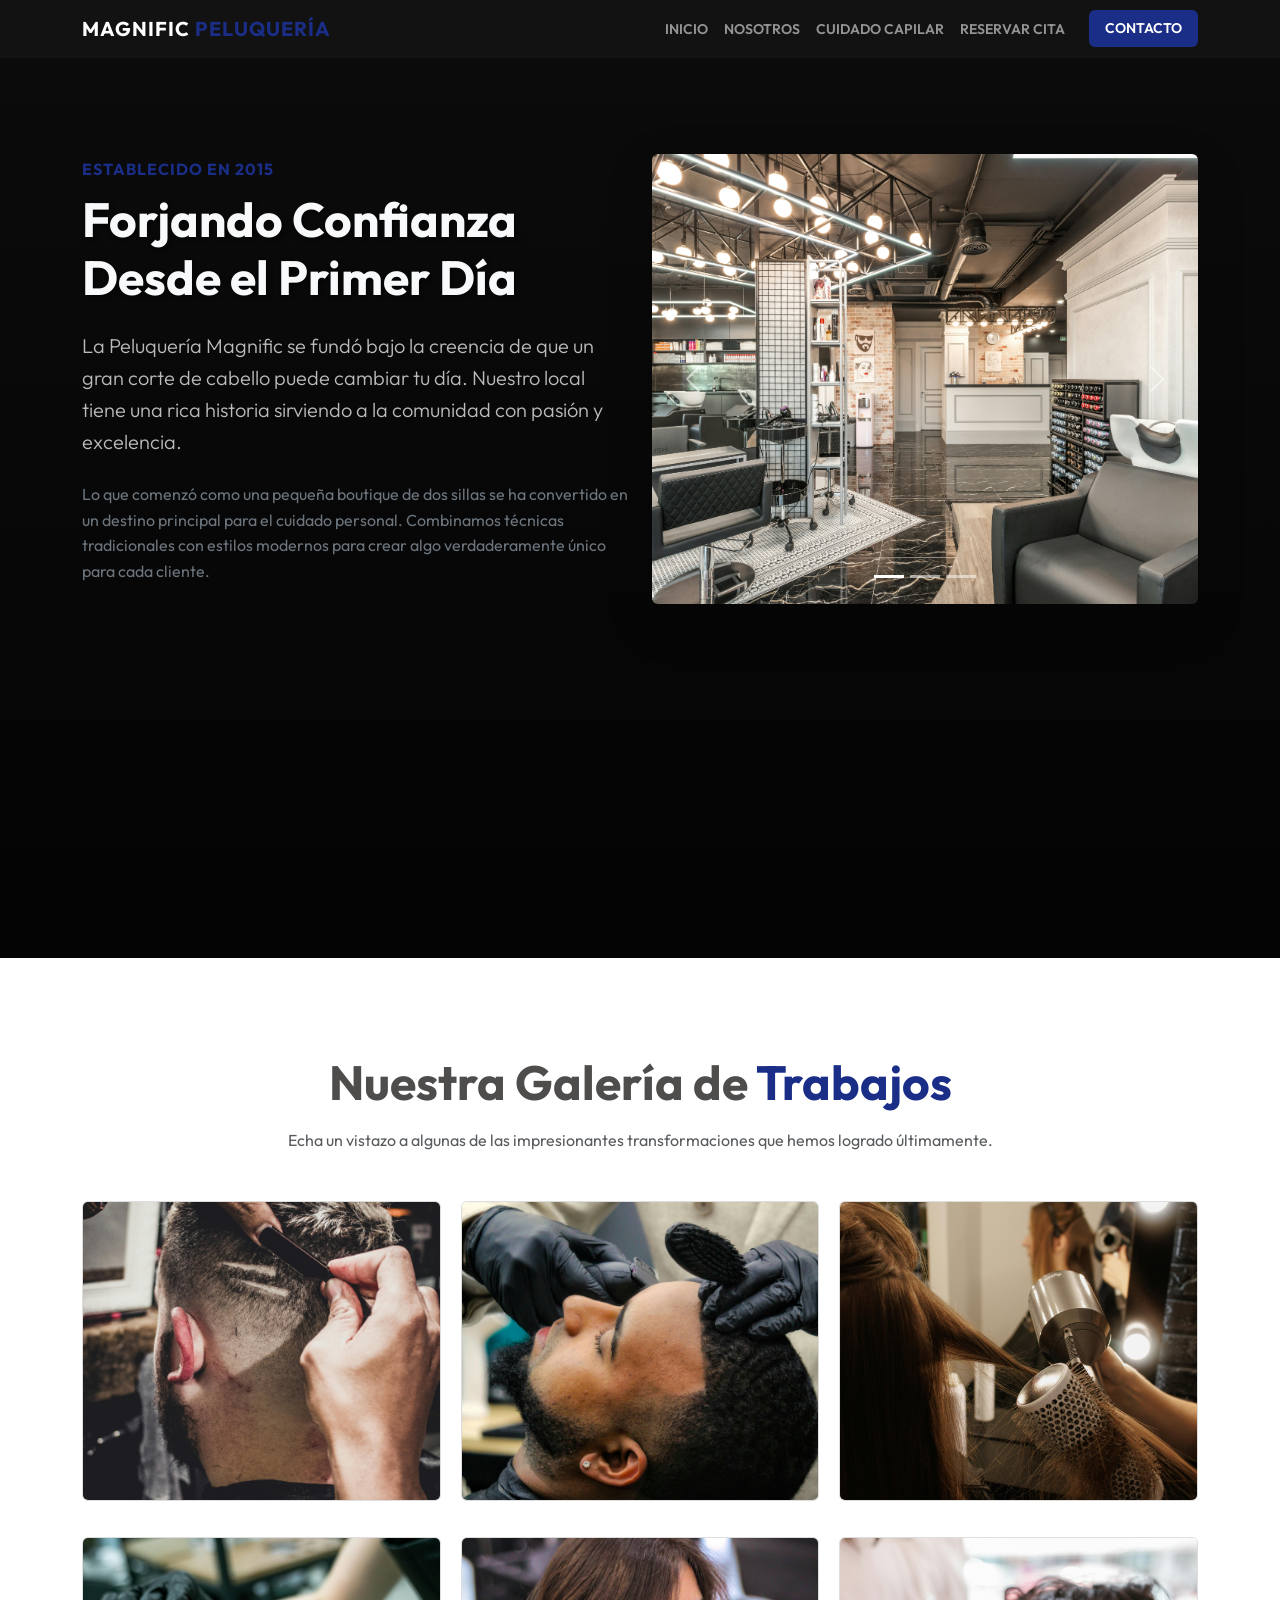
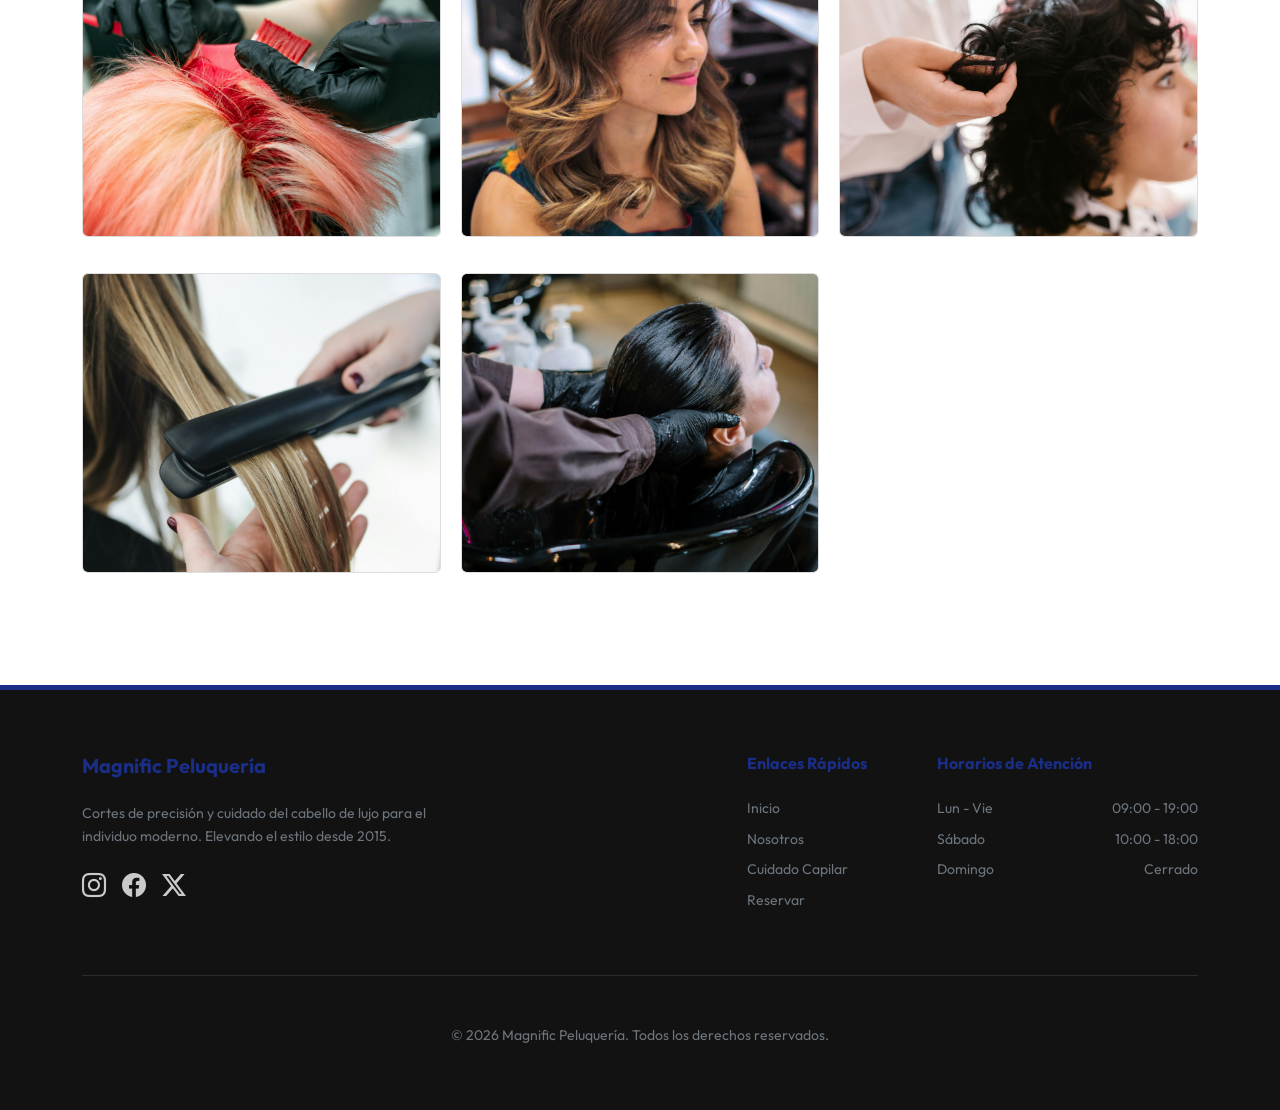
==== commit 6f9fe38f: "Refactor: Update branding colors, refine gallery hover effects, and fix footer cleanup (excluding la" ====
--- a/about.html
+++ b/about.html
@@ -44,8 +44,8 @@
                         <li class="nav-item"><a class="nav-link" href="about.html">Nosotros</a></li>
                         <li class="nav-item"><a class="nav-link" href="info.html">Cuidado Capilar</a></li>
                         <li class="nav-item"><a class="nav-link" href="booking.html">Reservar Cita</a></li>
-                        <li class="nav-item"><a class="nav-link btn btn-accent text-dark ms-lg-3 px-3 mt-2 mt-lg-0"
-                                href="index.html#contact">Contacto</a></li>
+                        <li class="nav-item"><a class="nav-link btn btn-accent ms-lg-3 px-3 mt-2 mt-lg-0"
+                                href="contact.html">Contacto</a></li>
                     </ul>
                 </div>
             </div>
@@ -55,6 +55,9 @@
     <main>
         <!-- About Us & Our Works -->
         <section id="about" class="min-vh-100 py-5 bg-dark text-light overflow-hidden">
+            <video autoplay muted loop playsinline class="about-video">
+                <source src="img/bucket/about_us/background_us_video.mp4" type="video/mp4">
+            </video>
             <div class="container py-5">
                 <div class="row align-items-center mb-5">
                     <div class="col-lg-6 mb-5 mb-lg-0">
@@ -82,35 +85,21 @@
                             <div class="carousel-inner" style="height: 450px;">
                                 <div class="carousel-item active">
                                     <div
-                                        class="carousel-placeholder bg-secondary d-flex align-items-center justify-content-center h-100">
-                                        <!-- here it goes an image -->
-                                        <div class="carousel-caption d-none d-md-block p-4 rounded"
-                                            style="background: rgba(0,0,0,0.6);">
-                                            <h5>Moderno Desvanecido</h5>
-                                            <p>Nuestro look característico para el profesional urbano.</p>
-                                        </div>
+                                        class="carousel-placeholder d-flex align-items-center justify-content-center h-100">
+                                        <img src="img/bucket/about_us/hair_salon_1.jpg" alt="Moderno Desvanecido">
                                     </div>
                                 </div>
                                 <div class="carousel-item">
                                     <div
-                                        class="carousel-placeholder bg-secondary d-flex align-items-center justify-content-center h-100">
-                                        <!-- here it goes an image -->
-                                        <div class="carousel-caption d-none d-md-block p-4 rounded"
-                                            style="background: rgba(0,0,0,0.6);">
-                                            <h5>Clásico Corte Suave</h5>
-                                            <p>Estilo atemporal con un acabado definido y limpio.</p>
-                                        </div>
+                                        class="carousel-placeholder d-flex align-items-center justify-content-center h-100">
+                                        <img src="img/bucket/about_us/har_salon_2.jpg" alt="Clásico Corte Suave">
                                     </div>
                                 </div>
                                 <div class="carousel-item">
                                     <div
-                                        class="carousel-placeholder bg-secondary d-flex align-items-center justify-content-center h-100">
-                                        <!-- here it goes an image -->
-                                        <div class="carousel-caption d-none d-md-block p-4 rounded"
-                                            style="background: rgba(0,0,0,0.6);">
-                                            <h5>Esculpido de Barba a Medida</h5>
-                                            <p>Arreglo de precisión para resaltar tus rasgos naturales.</p>
-                                        </div>
+                                        class="carousel-placeholder d-flex align-items-center justify-content-center h-100">
+                                        <img src="img/bucket/about_us/hair_salon_3.jpg"
+                                            alt="Esculpido de Barba a Medida">
                                     </div>
                                 </div>
                             </div>
@@ -140,14 +129,62 @@
                 </div>
                 <div class="gallery-grid">
                     <!-- 7+ images as small gallery -->
-                    <div class="gallery-item rounded overflow-hidden mb-3"><!-- here it goes an image --></div>
-                    <div class="gallery-item rounded overflow-hidden mb-3"><!-- here it goes an image --></div>
-                    <div class="gallery-item rounded overflow-hidden mb-3"><!-- here it goes an image --></div>
-                    <div class="gallery-item rounded overflow-hidden mb-3"><!-- here it goes an image --></div>
-                    <div class="gallery-item rounded overflow-hidden mb-3"><!-- here it goes an image --></div>
-                    <div class="gallery-item rounded overflow-hidden mb-3"><!-- here it goes an image --></div>
-                    <div class="gallery-item rounded overflow-hidden mb-3"><!-- here it goes an image --></div>
-                    <div class="gallery-item rounded overflow-hidden mb-3"><!-- here it goes an image --></div>
+                    <div class="gallery-item rounded overflow-hidden mb-3">
+                        <img src="img/bucket/about_us/galery_items/haircut.jpg" alt="Corte"
+                            class="img-fluid w-100 h-100 object-fit-cover">
+                        <div class="gallery-overlay">
+                            <span>Corte</span>
+                        </div>
+                    </div>
+                    <div class="gallery-item rounded overflow-hidden mb-3">
+                        <img src="img/bucket/about_us/galery_items/barber.jpg" alt="Barbería"
+                            class="img-fluid w-100 h-100 object-fit-cover">
+                        <div class="gallery-overlay">
+                            <span>Barbería</span>
+                        </div>
+                    </div>
+                    <div class="gallery-item rounded overflow-hidden mb-3">
+                        <img src="img/bucket/about_us/galery_items/brushing.jpg" alt="Brushing"
+                            class="img-fluid w-100 h-100 object-fit-cover">
+                        <div class="gallery-overlay">
+                            <span>Brushing</span>
+                        </div>
+                    </div>
+                    <div class="gallery-item rounded overflow-hidden mb-3">
+                        <img src="img/bucket/about_us/galery_items/dye_hair.jpg" alt="Coloración"
+                            class="img-fluid w-100 h-100 object-fit-cover">
+                        <div class="gallery-overlay">
+                            <span>Coloración</span>
+                        </div>
+                    </div>
+                    <div class="gallery-item rounded overflow-hidden mb-3">
+                        <img src="img/bucket/about_us/galery_items/lowlights.jpg" alt="Iluminación"
+                            class="img-fluid w-100 h-100 object-fit-cover">
+                        <div class="gallery-overlay">
+                            <span>Iluminación</span>
+                        </div>
+                    </div>
+                    <div class="gallery-item rounded overflow-hidden mb-3">
+                        <img src="img/bucket/about_us/galery_items/permanent.jpg" alt="Permanente"
+                            class="img-fluid w-100 h-100 object-fit-cover">
+                        <div class="gallery-overlay">
+                            <span>Permanente</span>
+                        </div>
+                    </div>
+                    <div class="gallery-item rounded overflow-hidden mb-3">
+                        <img src="img/bucket/about_us/galery_items/straightening.jpg" alt="Alisado"
+                            class="img-fluid w-100 h-100 object-fit-cover">
+                        <div class="gallery-overlay">
+                            <span>Alisado</span>
+                        </div>
+                    </div>
+                    <div class="gallery-item rounded overflow-hidden mb-3">
+                        <img src="img/bucket/about_us/galery_items/repear.jpg" alt="Tratamientos de reparación"
+                            class="img-fluid w-100 h-100 object-fit-cover">
+                        <div class="gallery-overlay">
+                            <span>Tratamientos de reparación</span>
+                        </div>
+                    </div>
                 </div>
             </div>
         </section>
@@ -190,14 +227,7 @@
                         <li class="mb-2 d-flex justify-content-between"><span>Domingo</span> <span>Cerrado</span></li>
                     </ul>
                 </div>
-                <div class="col-md-4 col-lg-3">
-                    <h6 class="fw-bold mb-4">Boletín Informativo</h6>
-                    <div class="input-group mb-3">
-                        <input type="email" class="form-control bg-dark border-secondary text-light small"
-                            placeholder="Correo electrónico">
-                        <button class="btn btn-accent" type="button"><i class="bi bi-send"></i></button>
-                    </div>
-                </div>
+
             </div>
             <hr class="my-5 border-secondary">
             <div class="text-center">
--- a/css/style.css
+++ b/css/style.css
@@ -1,9 +1,9 @@
 /* style.css - Global Styles & Variables */
 
 :root {
-    --primary-color: #1a1a1a;    /* Deep Charcoal */
-    --accent-color: #d4af37;     /* Metallic Gold */
-    --accent-hover: #b8962e;
+    --primary-color: #4F4C4C;    /* Slate Gray */
+    --accent-color: #1A2E87;     /* Royal Blue */
+    --accent-hover: #ffffff;
     --text-light: #f9f9f9;
     --text-muted: #6c757d;
     --bg-dark: #121212;
@@ -29,13 +29,13 @@
 
 .btn-accent {
     background-color: var(--accent-color);
-    color: var(--primary-color);
+    color: white;
     border: none;
 }
 
 .btn-accent:hover {
     background-color: var(--accent-hover);
-    color: white;
+    color: #000;
 }
 
 .btn-outline-accent {
--- a/css/about.css
+++ b/css/about.css
@@ -1,19 +1,50 @@
 /* about.css - About Section & Carousel Styles */
 
 #about {
-    background-image: linear-gradient(rgba(18,18,18,0.9), rgba(18,18,18,0.9)), url('https://placehold.co/1920x1080?text=Salon+Vibe');
-    background-size: cover;
-    background-position: center;
-    background-attachment: fixed;
+    position: relative;
+    overflow: hidden;
+}
+
+.about-video {
+    position: absolute;
+    top: 50%;
+    left: 50%;
+    min-width: 100%;
+    min-height: 100%;
+    width: auto;
+    height: auto;
+    z-index: 0;
+    transform: translate(-50%, -50%);
+    object-fit: cover;
+    opacity: 0.4; /* Darker video for better text contrast */
+}
+
+#about::before {
+    content: "";
+    position: absolute;
+    top: 0;
+    left: 0;
+    width: 100%;
+    height: 100%;
+    background: linear-gradient(rgba(0,0,0,0.4), rgba(0,0,0,0.8));
+    z-index: 1;
+}
+
+#about .container {
+    position: relative;
+    z-index: 1;
 }
 
 #about .carousel-placeholder {
     height: 450px;
-    background-image: url('https://placehold.co/800x450?text=Our+Works');
-    background-size: cover;
-    background-position: center;
     position: relative;
-    /* here it goes an image */
+    overflow: hidden;
+}
+
+#about .carousel-item img {
+    height: 450px;
+    width: 100%;
+    object-fit: cover;
 }
 
 #about .carousel-item {
--- a/css/gallery.css
+++ b/css/gallery.css
@@ -11,19 +11,53 @@
 }
 
 .gallery-item {
+    position: relative;
     height: 300px;
     background-color: #eee;
-    background-image: url('https://placehold.co/400x300?text=Salon+Work');
-    background-size: cover;
-    background-position: center;
+    overflow: hidden;
     transition: var(--transition);
     border: 1px solid #ddd;
-    /* here it goes an image */
+}
+
+.gallery-overlay {
+    position: absolute;
+    top: 100%;
+    left: 0;
+    width: 100%;
+    height: 100%;
+    background: rgba(0, 0, 0, 0.7);
+    color: #ffffff;
+    display: flex;
+    align-items: center;
+    justify-content: center;
+    text-align: center;
+    padding: 20px;
+    transition: all 0.4s ease;
+    backdrop-filter: blur(4px);
+}
+
+.gallery-overlay span {
+    font-size: 1.2rem;
+    font-weight: 700;
+    text-transform: uppercase;
+    letter-spacing: 1px;
+    transform: translateY(20px);
+    transition: all 0.4s ease;
+    opacity: 0;
+}
+
+.gallery-item:hover .gallery-overlay {
+    top: 0;
+}
+
+.gallery-item:hover .gallery-overlay span {
+    transform: translateY(0);
+    opacity: 1;
 }
 
 .gallery-item:hover {
-    transform: scale(1.03);
-    box-shadow: 0 10px 20px rgba(0,0,0,0.1);
+    transform: translateY(-5px);
+    box-shadow: 0 15px 30px rgba(0,0,0,0.2);
     z-index: 10;
 }
 
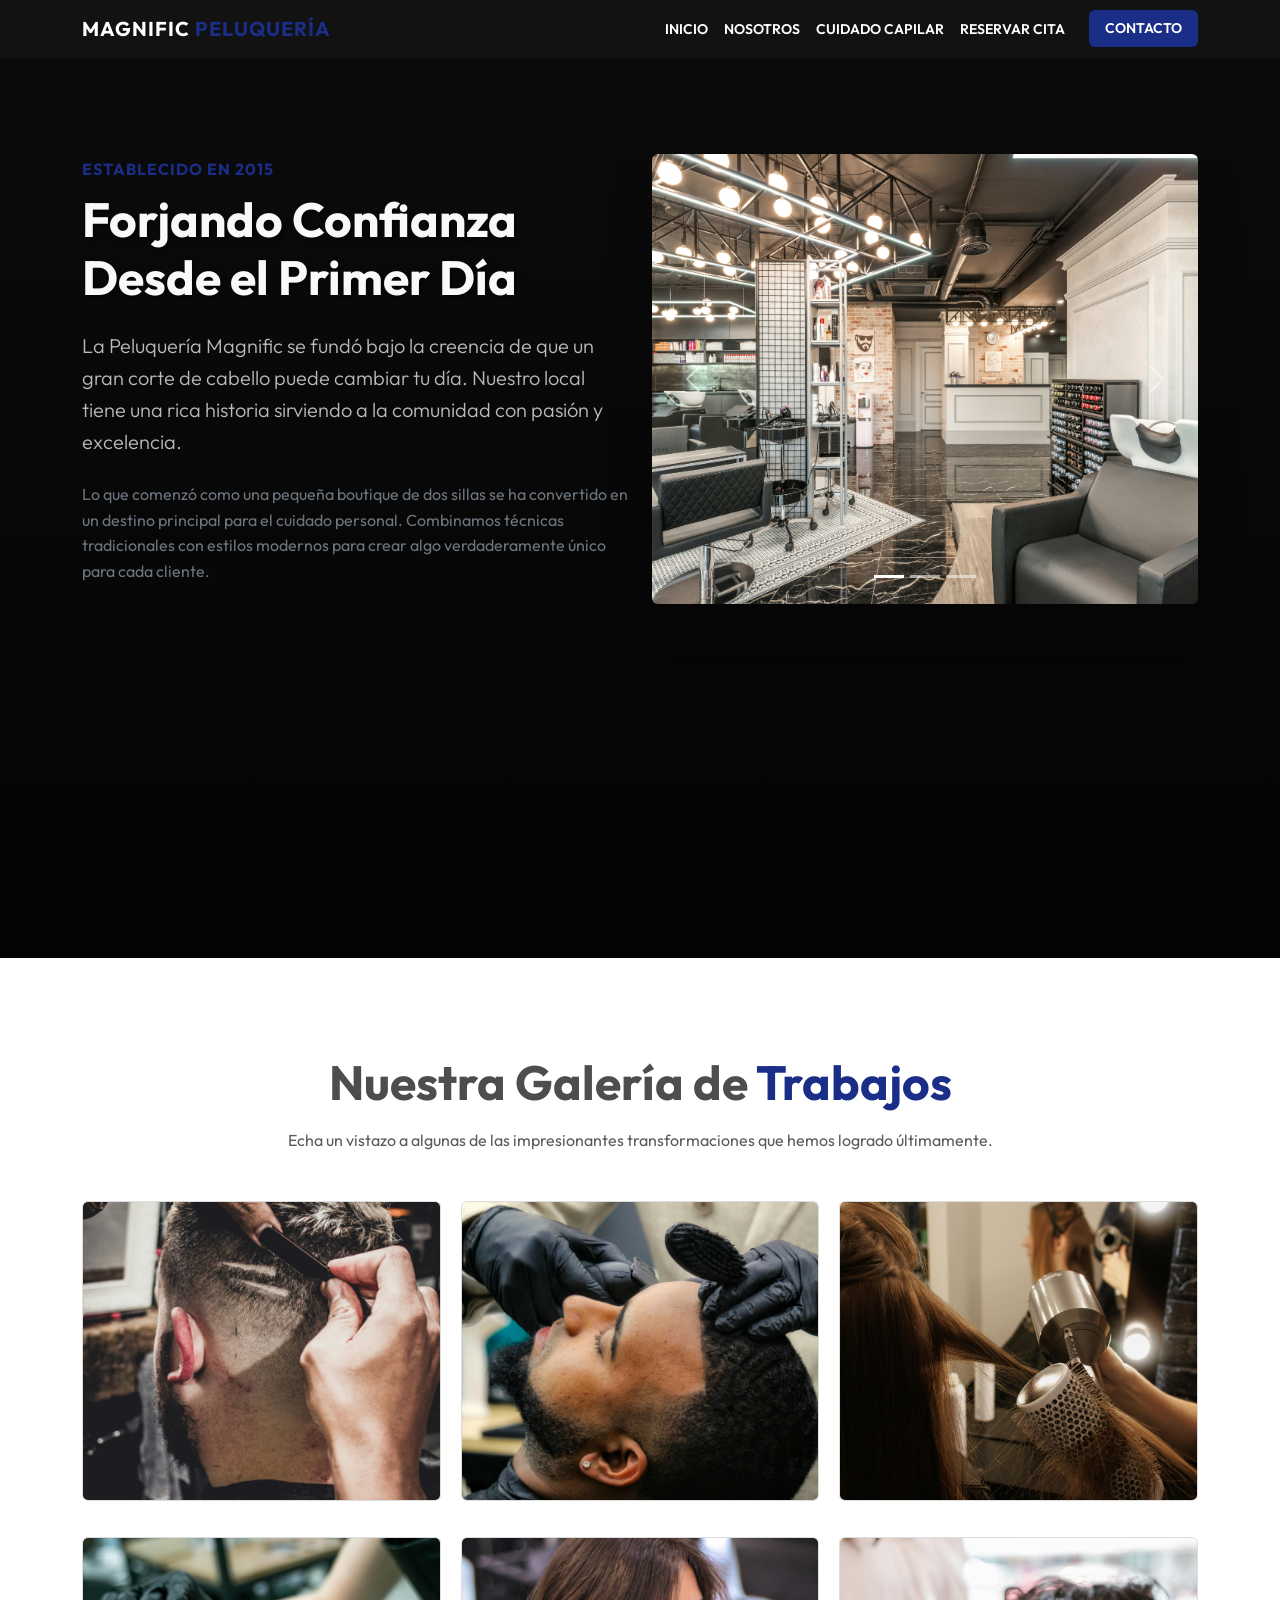
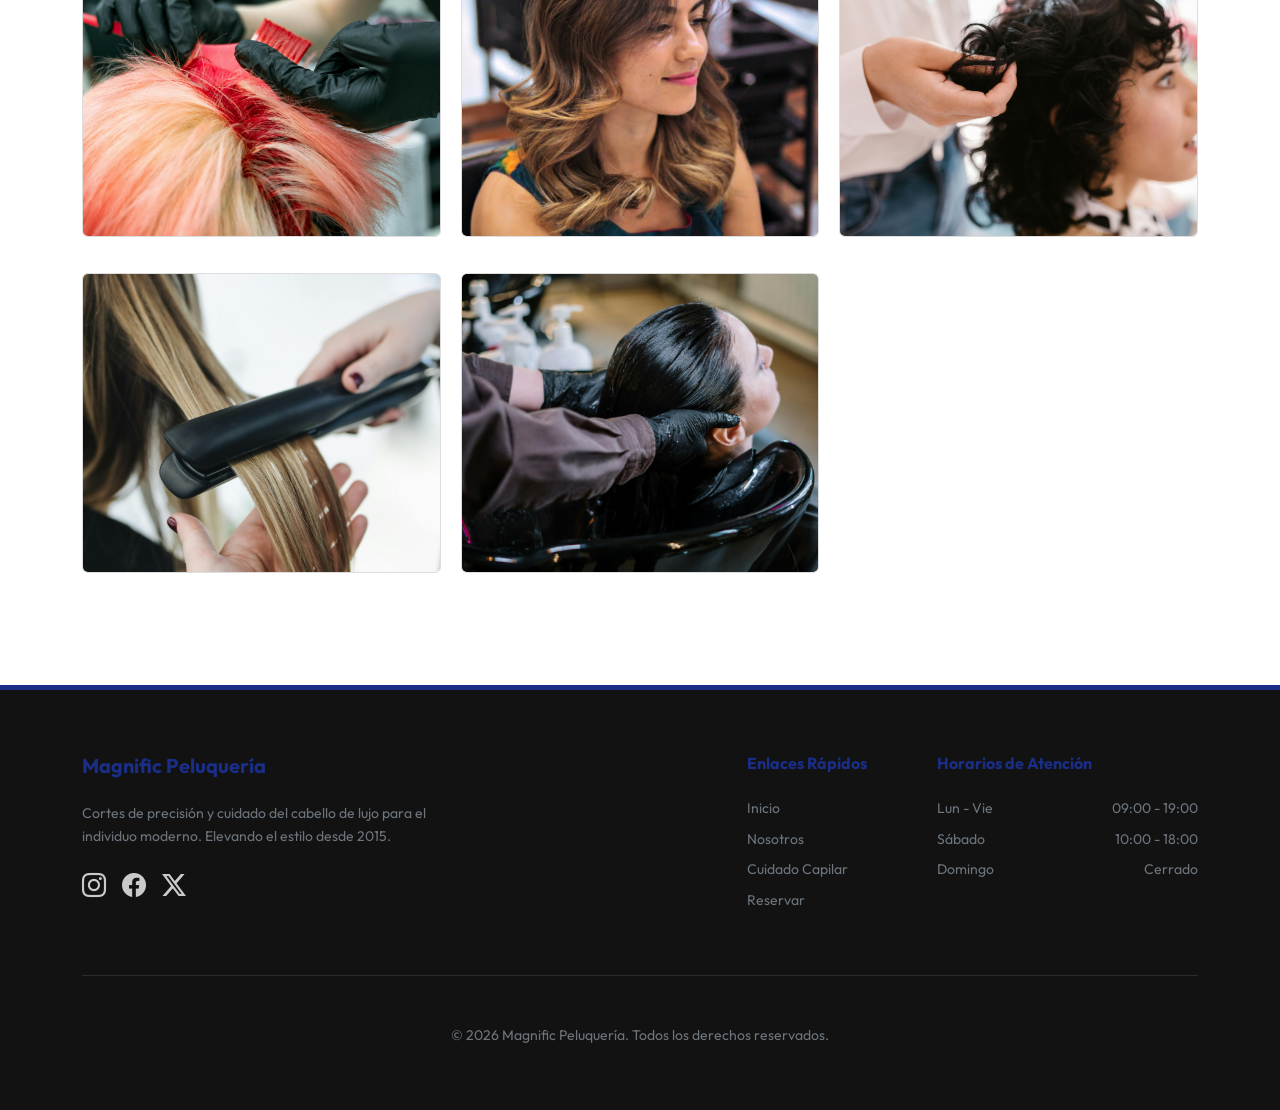
==== commit 56a68071: "modified indentation for the project and improve text color" ====
--- a/about.html
+++ b/about.html
@@ -2,243 +2,243 @@
 <html lang="es">
 
 <head>
-    <meta charset="UTF-8">
-    <meta name="viewport" content="width=device-width, initial-scale=1.0">
-    <meta name="description" content="Sobre la Peluquería Magnific - Nuestra historia y nuestros trabajos.">
-    <title>Nosotros | Magnific Peluquería</title>
-
-    <!-- Google Fonts: Outfit -->
-    <link rel="preconnect" href="https://fonts.googleapis.com">
-    <link rel="preconnect" href="https://fonts.gstatic.com" crossorigin>
-    <link href="https://fonts.googleapis.com/css2?family=Outfit:wght@300;400;600;700&display=swap" rel="stylesheet">
-
-    <!-- Bootstrap CSS -->
-    <link href="https://cdn.jsdelivr.net/npm/bootstrap@5.3.0/dist/css/bootstrap.min.css" rel="stylesheet">
-
-    <!-- Bootstrap Icons -->
-    <link rel="stylesheet" href="https://cdn.jsdelivr.net/npm/bootstrap-icons@1.11.1/font/bootstrap-icons.css">
-
-    <!-- Modular CSS Files -->
-    <link rel="stylesheet" href="css/style.css">
-    <link rel="stylesheet" href="css/about.css">
-    <link rel="stylesheet" href="css/gallery.css">
-    <link rel="stylesheet" href="css/footer.css">
+  <meta charset="UTF-8">
+  <meta name="viewport" content="width=device-width, initial-scale=1.0">
+  <meta name="description" content="Sobre la Peluquería Magnific - Nuestra historia y nuestros trabajos.">
+  <title>Nosotros | Magnific Peluquería</title>
+
+  <!-- Google Fonts: Outfit -->
+  <link rel="preconnect" href="https://fonts.googleapis.com">
+  <link rel="preconnect" href="https://fonts.gstatic.com" crossorigin>
+  <link href="https://fonts.googleapis.com/css2?family=Outfit:wght@300;400;600;700&display=swap" rel="stylesheet">
+
+  <!-- Bootstrap CSS -->
+  <link href="https://cdn.jsdelivr.net/npm/bootstrap@5.3.0/dist/css/bootstrap.min.css" rel="stylesheet">
+
+  <!-- Bootstrap Icons -->
+  <link rel="stylesheet" href="https://cdn.jsdelivr.net/npm/bootstrap-icons@1.11.1/font/bootstrap-icons.css">
+
+  <!-- Modular CSS Files -->
+  <link rel="stylesheet" href="css/style.css">
+  <link rel="stylesheet" href="css/about.css">
+  <link rel="stylesheet" href="css/gallery.css">
+  <link rel="stylesheet" href="css/footer.css">
 </head>
 
 <body>
 
-    <!-- Header & Navbar -->
-    <header class="sticky-top">
-        <nav class="navbar navbar-expand-lg navbar-dark bg-dark">
-            <div class="container">
-                <a class="navbar-brand text-uppercase fw-bold ls-1" href="index.html">
-                    Magnific <span class="text-accent">Peluquería</span>
-                </a>
-                <button class="navbar-toggler" type="button" data-bs-toggle="collapse" data-bs-target="#navbarNav"
-                    aria-controls="navbarNav" aria-expanded="false" aria-label="Toggle navigation">
-                    <span class="navbar-toggler-icon"></span>
-                </button>
-                <div class="collapse navbar-collapse" id="navbarNav">
-                    <ul class="navbar-nav ms-auto text-uppercase small fw-semibold">
-                        <li class="nav-item"><a class="nav-link" href="index.html">Inicio</a></li>
-                        <li class="nav-item"><a class="nav-link" href="about.html">Nosotros</a></li>
-                        <li class="nav-item"><a class="nav-link" href="info.html">Cuidado Capilar</a></li>
-                        <li class="nav-item"><a class="nav-link" href="booking.html">Reservar Cita</a></li>
-                        <li class="nav-item"><a class="nav-link btn btn-accent ms-lg-3 px-3 mt-2 mt-lg-0"
-                                href="contact.html">Contacto</a></li>
-                    </ul>
+  <!-- Header & Navbar -->
+  <header class="sticky-top">
+    <nav class="navbar navbar-expand-lg navbar-dark bg-dark">
+      <div class="container">
+        <a class="navbar-brand text-uppercase fw-bold ls-1" href="index.html">
+          Magnific <span class="text-accent">Peluquería</span>
+        </a>
+        <button class="navbar-toggler" type="button" data-bs-toggle="collapse" data-bs-target="#navbarNav"
+          aria-controls="navbarNav" aria-expanded="false" aria-label="Toggle navigation">
+          <span class="navbar-toggler-icon"></span>
+        </button>
+        <div class="collapse navbar-collapse" id="navbarNav">
+          <ul class="navbar-nav ms-auto text-uppercase small fw-semibold">
+            <li class="nav-item"><a class="nav-link" href="index.html">Inicio</a></li>
+            <li class="nav-item"><a class="nav-link" href="about.html">Nosotros</a></li>
+            <li class="nav-item"><a class="nav-link" href="info.html">Cuidado Capilar</a></li>
+            <li class="nav-item"><a class="nav-link" href="booking.html">Reservar Cita</a></li>
+            <li class="nav-item"><a class="nav-link btn btn-accent ms-lg-3 px-3 mt-2 mt-lg-0"
+                href="contact.html">Contacto</a></li>
+          </ul>
+        </div>
+      </div>
+    </nav>
+  </header>
+
+  <main>
+    <!-- About Us & Our Works -->
+    <section id="about" class="min-vh-100 py-5 bg-dark text-light overflow-hidden">
+      <video autoplay muted loop playsinline class="about-video">
+        <source src="img/bucket/about_us/background_us_video.mp4" type="video/mp4">
+      </video>
+      <div class="container py-5">
+        <div class="row align-items-center mb-5">
+          <div class="col-lg-6 mb-5 mb-lg-0">
+            <span class="text-accent text-uppercase ls-1 fw-bold mb-2 d-block">Establecido en 2015</span>
+            <h2 class="display-5 fw-bold mb-4">Forjando Confianza Desde el Primer Día</h2>
+            <p class="lead text-secondary mb-4">La Peluquería Magnific se fundó bajo la creencia de que un
+              gran corte de cabello puede cambiar tu día. Nuestro local tiene una rica historia sirviendo
+              a la comunidad con pasión y excelencia.</p>
+            <p class="text-secondary">Lo que comenzó como una pequeña boutique de dos sillas se ha
+              convertido en un destino principal para el cuidado personal. Combinamos técnicas
+              tradicionales con estilos modernos para crear algo verdaderamente único para cada cliente.
+            </p>
+          </div>
+          <div class="col-lg-6">
+            <div id="worksCarousel" class="carousel slide shadow-lg rounded overflow-hidden"
+              data-bs-ride="carousel">
+              <div class="carousel-indicators">
+                <button type="button" data-bs-target="#worksCarousel" data-bs-slide-to="0"
+                  class="active" aria-current="true" aria-label="Slide 1"></button>
+                <button type="button" data-bs-target="#worksCarousel" data-bs-slide-to="1"
+                  aria-label="Slide 2"></button>
+                <button type="button" data-bs-target="#worksCarousel" data-bs-slide-to="2"
+                  aria-label="Slide 3"></button>
+              </div>
+              <div class="carousel-inner" style="height: 450px;">
+                <div class="carousel-item active">
+                  <div
+                    class="carousel-placeholder d-flex align-items-center justify-content-center h-100">
+                    <img src="img/bucket/about_us/hair_salon_1.jpg" alt="Moderno Desvanecido">
+                  </div>
                 </div>
-            </div>
-        </nav>
-    </header>
-
-    <main>
-        <!-- About Us & Our Works -->
-        <section id="about" class="min-vh-100 py-5 bg-dark text-light overflow-hidden">
-            <video autoplay muted loop playsinline class="about-video">
-                <source src="img/bucket/about_us/background_us_video.mp4" type="video/mp4">
-            </video>
-            <div class="container py-5">
-                <div class="row align-items-center mb-5">
-                    <div class="col-lg-6 mb-5 mb-lg-0">
-                        <span class="text-accent text-uppercase ls-1 fw-bold mb-2 d-block">Establecido en 2015</span>
-                        <h2 class="display-5 fw-bold mb-4">Forjando Confianza Desde el Primer Día</h2>
-                        <p class="lead text-secondary mb-4">La Peluquería Magnific se fundó bajo la creencia de que un
-                            gran corte de cabello puede cambiar tu día. Nuestro local tiene una rica historia sirviendo
-                            a la comunidad con pasión y excelencia.</p>
-                        <p class="text-secondary">Lo que comenzó como una pequeña boutique de dos sillas se ha
-                            convertido en un destino principal para el cuidado personal. Combinamos técnicas
-                            tradicionales con estilos modernos para crear algo verdaderamente único para cada cliente.
-                        </p>
-                    </div>
-                    <div class="col-lg-6">
-                        <div id="worksCarousel" class="carousel slide shadow-lg rounded overflow-hidden"
-                            data-bs-ride="carousel">
-                            <div class="carousel-indicators">
-                                <button type="button" data-bs-target="#worksCarousel" data-bs-slide-to="0"
-                                    class="active" aria-current="true" aria-label="Slide 1"></button>
-                                <button type="button" data-bs-target="#worksCarousel" data-bs-slide-to="1"
-                                    aria-label="Slide 2"></button>
-                                <button type="button" data-bs-target="#worksCarousel" data-bs-slide-to="2"
-                                    aria-label="Slide 3"></button>
-                            </div>
-                            <div class="carousel-inner" style="height: 450px;">
-                                <div class="carousel-item active">
-                                    <div
-                                        class="carousel-placeholder d-flex align-items-center justify-content-center h-100">
-                                        <img src="img/bucket/about_us/hair_salon_1.jpg" alt="Moderno Desvanecido">
-                                    </div>
-                                </div>
-                                <div class="carousel-item">
-                                    <div
-                                        class="carousel-placeholder d-flex align-items-center justify-content-center h-100">
-                                        <img src="img/bucket/about_us/har_salon_2.jpg" alt="Clásico Corte Suave">
-                                    </div>
-                                </div>
-                                <div class="carousel-item">
-                                    <div
-                                        class="carousel-placeholder d-flex align-items-center justify-content-center h-100">
-                                        <img src="img/bucket/about_us/hair_salon_3.jpg"
-                                            alt="Esculpido de Barba a Medida">
-                                    </div>
-                                </div>
-                            </div>
-                            <button class="carousel-control-prev" type="button" data-bs-target="#worksCarousel"
-                                data-bs-slide="prev">
-                                <span class="carousel-control-prev-icon" aria-hidden="true"></span>
-                                <span class="visually-hidden">Anterior</span>
-                            </button>
-                            <button class="carousel-control-next" type="button" data-bs-target="#worksCarousel"
-                                data-bs-slide="next">
-                                <span class="carousel-control-next-icon" aria-hidden="true"></span>
-                                <span class="visually-hidden">Siguiente</span>
-                            </button>
-                        </div>
-                    </div>
+                <div class="carousel-item">
+                  <div
+                    class="carousel-placeholder d-flex align-items-center justify-content-center h-100">
+                    <img src="img/bucket/about_us/har_salon_2.jpg" alt="Clásico Corte Suave">
+                  </div>
                 </div>
-            </div>
-        </section>
-
-        <!-- Gallery Section -->
-        <section id="gallery" class="min-vh-100 py-5">
-            <div class="container py-5">
-                <div class="text-center mb-5">
-                    <h2 class="display-5 fw-bold mb-3">Nuestra Galería de <span class="text-accent">Trabajos</span></h2>
-                    <p class="text-muted">Echa un vistazo a algunas de las impresionantes transformaciones que hemos
-                        logrado últimamente.</p>
+                <div class="carousel-item">
+                  <div
+                    class="carousel-placeholder d-flex align-items-center justify-content-center h-100">
+                    <img src="img/bucket/about_us/hair_salon_3.jpg"
+                      alt="Esculpido de Barba a Medida">
+                  </div>
                 </div>
-                <div class="gallery-grid">
-                    <!-- 7+ images as small gallery -->
-                    <div class="gallery-item rounded overflow-hidden mb-3">
-                        <img src="img/bucket/about_us/galery_items/haircut.jpg" alt="Corte"
-                            class="img-fluid w-100 h-100 object-fit-cover">
-                        <div class="gallery-overlay">
-                            <span>Corte</span>
-                        </div>
-                    </div>
-                    <div class="gallery-item rounded overflow-hidden mb-3">
-                        <img src="img/bucket/about_us/galery_items/barber.jpg" alt="Barbería"
-                            class="img-fluid w-100 h-100 object-fit-cover">
-                        <div class="gallery-overlay">
-                            <span>Barbería</span>
-                        </div>
-                    </div>
-                    <div class="gallery-item rounded overflow-hidden mb-3">
-                        <img src="img/bucket/about_us/galery_items/brushing.jpg" alt="Brushing"
-                            class="img-fluid w-100 h-100 object-fit-cover">
-                        <div class="gallery-overlay">
-                            <span>Brushing</span>
-                        </div>
-                    </div>
-                    <div class="gallery-item rounded overflow-hidden mb-3">
-                        <img src="img/bucket/about_us/galery_items/dye_hair.jpg" alt="Coloración"
-                            class="img-fluid w-100 h-100 object-fit-cover">
-                        <div class="gallery-overlay">
-                            <span>Coloración</span>
-                        </div>
-                    </div>
-                    <div class="gallery-item rounded overflow-hidden mb-3">
-                        <img src="img/bucket/about_us/galery_items/lowlights.jpg" alt="Iluminación"
-                            class="img-fluid w-100 h-100 object-fit-cover">
-                        <div class="gallery-overlay">
-                            <span>Iluminación</span>
-                        </div>
-                    </div>
-                    <div class="gallery-item rounded overflow-hidden mb-3">
-                        <img src="img/bucket/about_us/galery_items/permanent.jpg" alt="Permanente"
-                            class="img-fluid w-100 h-100 object-fit-cover">
-                        <div class="gallery-overlay">
-                            <span>Permanente</span>
-                        </div>
-                    </div>
-                    <div class="gallery-item rounded overflow-hidden mb-3">
-                        <img src="img/bucket/about_us/galery_items/straightening.jpg" alt="Alisado"
-                            class="img-fluid w-100 h-100 object-fit-cover">
-                        <div class="gallery-overlay">
-                            <span>Alisado</span>
-                        </div>
-                    </div>
-                    <div class="gallery-item rounded overflow-hidden mb-3">
-                        <img src="img/bucket/about_us/galery_items/repear.jpg" alt="Tratamientos de reparación"
-                            class="img-fluid w-100 h-100 object-fit-cover">
-                        <div class="gallery-overlay">
-                            <span>Tratamientos de reparación</span>
-                        </div>
-                    </div>
-                </div>
-            </div>
-        </section>
-    </main>
-
-    <!-- Footer -->
-    <footer class="bg-dark text-light py-5">
-        <div class="container py-3">
-            <div class="row g-4">
-                <div class="col-lg-4">
-                    <h5 class="fw-bold mb-4 text-accent">Magnific Peluquería</h5>
-                    <p class="small text-secondary mb-4">Cortes de precisión y cuidado del cabello de lujo para el
-                        individuo moderno. Elevando el estilo desde 2015.</p>
-                    <div class="social-icons d-flex gap-3 h4">
-                        <a href="#" class="text-light"><i class="bi bi-instagram"></i></a>
-                        <a href="#" class="text-light"><i class="bi bi-facebook"></i></a>
-                        <a href="#" class="text-light"><i class="bi bi-twitter-x"></i></a>
-                    </div>
-                </div>
-                <div class="col-md-4 col-lg-2 ms-lg-auto">
-                    <h6 class="fw-bold mb-4">Enlaces Rápidos</h6>
-                    <ul class="list-unstyled small">
-                        <li class="mb-2"><a href="index.html"
-                                class="text-secondary text-decoration-none hover-accent">Inicio</a></li>
-                        <li class="mb-2"><a href="about.html"
-                                class="text-secondary text-decoration-none hover-accent">Nosotros</a></li>
-                        <li class="mb-2"><a href="info.html"
-                                class="text-secondary text-decoration-none hover-accent">Cuidado Capilar</a></li>
-                        <li class="mb-2"><a href="booking.html"
-                                class="text-secondary text-decoration-none hover-accent">Reservar</a></li>
-                    </ul>
-                </div>
-                <div class="col-md-4 col-lg-3">
-                    <h6 class="fw-bold mb-4">Horarios de Atención</h6>
-                    <ul class="list-unstyled small text-secondary">
-                        <li class="mb-2 d-flex justify-content-between"><span>Lun - Vie</span> <span>09:00 -
-                                19:00</span></li>
-                        <li class="mb-2 d-flex justify-content-between"><span>Sábado</span> <span>10:00 - 18:00</span>
-                        </li>
-                        <li class="mb-2 d-flex justify-content-between"><span>Domingo</span> <span>Cerrado</span></li>
-                    </ul>
-                </div>
-
-            </div>
-            <hr class="my-5 border-secondary">
-            <div class="text-center">
-                <p class="small text-secondary mb-0">&copy; 2026 Magnific Peluquería. Todos los derechos reservados.</p>
-            </div>
-        </div>
-    </footer>
-
-    <!-- Bootstrap Bundle with Popper -->
-    <script src="https://cdn.jsdelivr.net/npm/bootstrap@5.3.0/dist/js/bootstrap.bundle.min.js"></script>
-    <script src="js/script.js"></script>
+              </div>
+              <button class="carousel-control-prev" type="button" data-bs-target="#worksCarousel"
+                data-bs-slide="prev">
+                <span class="carousel-control-prev-icon" aria-hidden="true"></span>
+                <span class="visually-hidden">Anterior</span>
+              </button>
+              <button class="carousel-control-next" type="button" data-bs-target="#worksCarousel"
+                data-bs-slide="next">
+                <span class="carousel-control-next-icon" aria-hidden="true"></span>
+                <span class="visually-hidden">Siguiente</span>
+              </button>
+            </div>
+          </div>
+        </div>
+      </div>
+    </section>
+
+    <!-- Gallery Section -->
+    <section id="gallery" class="min-vh-100 py-5">
+      <div class="container py-5">
+        <div class="text-center mb-5">
+          <h2 class="display-5 fw-bold mb-3">Nuestra Galería de <span class="text-accent">Trabajos</span></h2>
+          <p class="text-muted">Echa un vistazo a algunas de las impresionantes transformaciones que hemos
+            logrado últimamente.</p>
+        </div>
+        <div class="gallery-grid">
+          <!-- 7+ images as small gallery -->
+          <div class="gallery-item rounded overflow-hidden mb-3">
+            <img src="img/bucket/about_us/galery_items/haircut.jpg" alt="Corte"
+              class="img-fluid w-100 h-100 object-fit-cover">
+            <div class="gallery-overlay">
+              <span>Corte</span>
+            </div>
+          </div>
+          <div class="gallery-item rounded overflow-hidden mb-3">
+            <img src="img/bucket/about_us/galery_items/barber.jpg" alt="Barbería"
+              class="img-fluid w-100 h-100 object-fit-cover">
+            <div class="gallery-overlay">
+              <span>Barbería</span>
+            </div>
+          </div>
+          <div class="gallery-item rounded overflow-hidden mb-3">
+            <img src="img/bucket/about_us/galery_items/brushing.jpg" alt="Brushing"
+              class="img-fluid w-100 h-100 object-fit-cover">
+            <div class="gallery-overlay">
+              <span>Brushing</span>
+            </div>
+          </div>
+          <div class="gallery-item rounded overflow-hidden mb-3">
+            <img src="img/bucket/about_us/galery_items/dye_hair.jpg" alt="Coloración"
+              class="img-fluid w-100 h-100 object-fit-cover">
+            <div class="gallery-overlay">
+              <span>Coloración</span>
+            </div>
+          </div>
+          <div class="gallery-item rounded overflow-hidden mb-3">
+            <img src="img/bucket/about_us/galery_items/lowlights.jpg" alt="Iluminación"
+              class="img-fluid w-100 h-100 object-fit-cover">
+            <div class="gallery-overlay">
+              <span>Iluminación</span>
+            </div>
+          </div>
+          <div class="gallery-item rounded overflow-hidden mb-3">
+            <img src="img/bucket/about_us/galery_items/permanent.jpg" alt="Permanente"
+              class="img-fluid w-100 h-100 object-fit-cover">
+            <div class="gallery-overlay">
+              <span>Permanente</span>
+            </div>
+          </div>
+          <div class="gallery-item rounded overflow-hidden mb-3">
+            <img src="img/bucket/about_us/galery_items/straightening.jpg" alt="Alisado"
+              class="img-fluid w-100 h-100 object-fit-cover">
+            <div class="gallery-overlay">
+              <span>Alisado</span>
+            </div>
+          </div>
+          <div class="gallery-item rounded overflow-hidden mb-3">
+            <img src="img/bucket/about_us/galery_items/repear.jpg" alt="Tratamientos de reparación"
+              class="img-fluid w-100 h-100 object-fit-cover">
+            <div class="gallery-overlay">
+              <span>Tratamientos de reparación</span>
+            </div>
+          </div>
+        </div>
+      </div>
+    </section>
+  </main>
+
+  <!-- Footer -->
+  <footer class="bg-dark text-light py-5">
+    <div class="container py-3">
+      <div class="row g-4">
+        <div class="col-lg-4">
+          <h5 class="fw-bold mb-4 text-accent">Magnific Peluquería</h5>
+          <p class="small text-secondary mb-4">Cortes de precisión y cuidado del cabello de lujo para el
+            individuo moderno. Elevando el estilo desde 2015.</p>
+          <div class="social-icons d-flex gap-3 h4">
+            <a href="#" class="text-light"><i class="bi bi-instagram"></i></a>
+            <a href="#" class="text-light"><i class="bi bi-facebook"></i></a>
+            <a href="#" class="text-light"><i class="bi bi-twitter-x"></i></a>
+          </div>
+        </div>
+        <div class="col-md-4 col-lg-2 ms-lg-auto">
+          <h6 class="fw-bold mb-4">Enlaces Rápidos</h6>
+          <ul class="list-unstyled small">
+            <li class="mb-2"><a href="index.html"
+                class="text-secondary text-decoration-none hover-accent">Inicio</a></li>
+            <li class="mb-2"><a href="about.html"
+                class="text-secondary text-decoration-none hover-accent">Nosotros</a></li>
+            <li class="mb-2"><a href="info.html"
+                class="text-secondary text-decoration-none hover-accent">Cuidado Capilar</a></li>
+            <li class="mb-2"><a href="booking.html"
+                class="text-secondary text-decoration-none hover-accent">Reservar</a></li>
+          </ul>
+        </div>
+        <div class="col-md-4 col-lg-3">
+          <h6 class="fw-bold mb-4">Horarios de Atención</h6>
+          <ul class="list-unstyled small text-secondary">
+            <li class="mb-2 d-flex justify-content-between"><span>Lun - Vie</span> <span>09:00 -
+                19:00</span></li>
+            <li class="mb-2 d-flex justify-content-between"><span>Sábado</span> <span>10:00 - 18:00</span>
+            </li>
+            <li class="mb-2 d-flex justify-content-between"><span>Domingo</span> <span>Cerrado</span></li>
+          </ul>
+        </div>
+
+      </div>
+      <hr class="my-5 border-secondary">
+      <div class="text-center">
+        <p class="small text-secondary mb-0">&copy; 2026 Magnific Peluquería. Todos los derechos reservados.</p>
+      </div>
+    </div>
+  </footer>
+
+  <!-- Bootstrap Bundle with Popper -->
+  <script src="https://cdn.jsdelivr.net/npm/bootstrap@5.3.0/dist/js/bootstrap.bundle.min.js"></script>
+  <script src="js/script.js"></script>
 </body>
 
 </html>
--- a/css/style.css
+++ b/css/style.css
@@ -1,83 +1,87 @@
 /* style.css - Global Styles & Variables */
 
 :root {
-    --primary-color: #4F4C4C;    /* Slate Gray */
-    --accent-color: #1A2E87;     /* Royal Blue */
-    --accent-hover: #ffffff;
-    --text-light: #f9f9f9;
-    --text-muted: #6c757d;
-    --bg-dark: #121212;
-    --font-main: 'Outfit', sans-serif;
-    --transition: all 0.3s ease;
+  --primary-color: #4F4C4C;    /* Slate Gray */
+  --accent-color: #1A2E87;     /* Royal Blue */
+  --accent-hover: #ffffff;
+  --text-light: #f9f9f9;
+  --text-muted: #9BA5BA;
+  --bg-dark: #121212;
+  --font-main: 'Outfit', sans-serif;
+  --transition: all 0.3s ease;
 }
 
 body {
-    font-family: var(--font-main);
-    color: var(--primary-color);
-    line-height: 1.6;
-    scroll-behavior: smooth;
+  font-family: var(--font-main);
+  color: var(--primary-color);
+  line-height: 1.6;
+  scroll-behavior: smooth;
 }
 
 /* Typography */
 h1, h2, h3, h4, h5, h6 {
-    font-weight: 700;
+  font-weight: 700;
 }
 
 .text-accent {
-    color: var(--accent-color) !important;
+  color: var(--accent-color) !important;
 }
 
 .btn-accent {
-    background-color: var(--accent-color);
-    color: white;
-    border: none;
+  background-color: var(--accent-color);
+  color: white;
+  border: none;
 }
 
 .btn-accent:hover {
-    background-color: var(--accent-hover);
-    color: #000;
+  background-color: var(--accent-hover);
+  color: #000;
 }
 
 .btn-outline-accent {
-    border: 2px solid var(--accent-color);
-    color: var(--accent-color);
+  border: 2px solid var(--accent-color);
+  color: var(--accent-color);
 }
 
 .btn-outline-accent:hover {
-    background-color: var(--accent-color);
-    color: var(--primary-color);
+  background-color: var(--accent-color);
+  color: #ffffff;
 }
 
 .bg-dark {
-    background-color: var(--bg-dark) !important;
+  background-color: var(--bg-dark) !important;
 }
 
 /* Navbar */
 .navbar-brand {
-    letter-spacing: 1px;
+  letter-spacing: 1px;
+}
+
+.navbar-dark .navbar-nav .nav-link {
+  color: #ffffff !important;
 }
 
 .nav-link {
-    transition: var(--transition);
+  transition: var(--transition);
 }
 
 .nav-link:hover {
-    color: var(--accent-color) !important;
+  color: var(--accent-color) !important;
 }
 
 /* Utilities */
 .ls-1 {
-    letter-spacing: 1px;
+  letter-spacing: 1px;
 }
 
 .hover-up {
-    transition: var(--transition);
+  transition: var(--transition);
 }
 
 .hover-up:hover {
-    transform: translateY(-10px);
+  transform: translateY(-10px);
 }
 
 .italic {
-    font-style: italic;
+  font-style: italic;
 }
--- a/css/about.css
+++ b/css/about.css
@@ -1,65 +1,65 @@
 /* about.css - About Section & Carousel Styles */
 
 #about {
-    position: relative;
-    overflow: hidden;
+  position: relative;
+  overflow: hidden;
 }
 
 .about-video {
-    position: absolute;
-    top: 50%;
-    left: 50%;
-    min-width: 100%;
-    min-height: 100%;
-    width: auto;
-    height: auto;
-    z-index: 0;
-    transform: translate(-50%, -50%);
-    object-fit: cover;
-    opacity: 0.4; /* Darker video for better text contrast */
+  position: absolute;
+  top: 50%;
+  left: 50%;
+  min-width: 100%;
+  min-height: 100%;
+  width: auto;
+  height: auto;
+  z-index: 0;
+  transform: translate(-50%, -50%);
+  object-fit: cover;
+  opacity: 0.4; /* Darker video for better text contrast */
 }
 
 #about::before {
-    content: "";
-    position: absolute;
-    top: 0;
-    left: 0;
-    width: 100%;
-    height: 100%;
-    background: linear-gradient(rgba(0,0,0,0.4), rgba(0,0,0,0.8));
-    z-index: 1;
+  content: "";
+  position: absolute;
+  top: 0;
+  left: 0;
+  width: 100%;
+  height: 100%;
+  background: linear-gradient(rgba(0,0,0,0.4), rgba(0,0,0,0.8));
+  z-index: 1;
 }
 
 #about .container {
-    position: relative;
-    z-index: 1;
+  position: relative;
+  z-index: 1;
 }
 
 #about .carousel-placeholder {
-    height: 450px;
-    position: relative;
-    overflow: hidden;
+  height: 450px;
+  position: relative;
+  overflow: hidden;
 }
 
 #about .carousel-item img {
-    height: 450px;
-    width: 100%;
-    object-fit: cover;
+  height: 450px;
+  width: 100%;
+  object-fit: cover;
 }
 
 #about .carousel-item {
-    transition: transform 1s ease-in-out;
+  transition: transform 1s ease-in-out;
 }
 
 #about .carousel-caption {
-    background: rgba(0, 0, 0, 0.7);
-    border-top: 3px solid var(--accent-color);
+  background: rgba(0, 0, 0, 0.7);
+  border-top: 3px solid var(--accent-color);
 }
 
 #about .lead {
-    color: #bbb !important;
+  color: #bbb !important;
 }
 
 #about h2 {
-    text-shadow: 2px 2px 4px rgba(0,0,0,0.5);
+  text-shadow: 2px 2px 4px rgba(0,0,0,0.5);
 }
--- a/css/gallery.css
+++ b/css/gallery.css
@@ -1,74 +1,74 @@
 /* gallery.css - Gallery Grid Styles */
 
 #gallery {
-    padding-top: 80px;
+  padding-top: 80px;
 }
 
 .gallery-grid {
-    display: grid;
-    grid-template-columns: repeat(auto-fill, minmax(280px, 1fr));
-    gap: 20px;
+  display: grid;
+  grid-template-columns: repeat(auto-fill, minmax(280px, 1fr));
+  gap: 20px;
 }
 
 .gallery-item {
-    position: relative;
-    height: 300px;
-    background-color: #eee;
-    overflow: hidden;
-    transition: var(--transition);
-    border: 1px solid #ddd;
+  position: relative;
+  height: 300px;
+  background-color: #eee;
+  overflow: hidden;
+  transition: var(--transition);
+  border: 1px solid #ddd;
 }
 
 .gallery-overlay {
-    position: absolute;
-    top: 100%;
-    left: 0;
-    width: 100%;
-    height: 100%;
-    background: rgba(0, 0, 0, 0.7);
-    color: #ffffff;
-    display: flex;
-    align-items: center;
-    justify-content: center;
-    text-align: center;
-    padding: 20px;
-    transition: all 0.4s ease;
-    backdrop-filter: blur(4px);
+  position: absolute;
+  top: 100%;
+  left: 0;
+  width: 100%;
+  height: 100%;
+  background: rgba(0, 0, 0, 0.7);
+  color: #ffffff;
+  display: flex;
+  align-items: center;
+  justify-content: center;
+  text-align: center;
+  padding: 20px;
+  transition: all 0.4s ease;
+  backdrop-filter: blur(4px);
 }
 
 .gallery-overlay span {
-    font-size: 1.2rem;
-    font-weight: 700;
-    text-transform: uppercase;
-    letter-spacing: 1px;
-    transform: translateY(20px);
-    transition: all 0.4s ease;
-    opacity: 0;
+  font-size: 1.2rem;
+  font-weight: 700;
+  text-transform: uppercase;
+  letter-spacing: 1px;
+  transform: translateY(20px);
+  transition: all 0.4s ease;
+  opacity: 0;
 }
 
 .gallery-item:hover .gallery-overlay {
-    top: 0;
+  top: 0;
 }
 
 .gallery-item:hover .gallery-overlay span {
-    transform: translateY(0);
-    opacity: 1;
+  transform: translateY(0);
+  opacity: 1;
 }
 
 .gallery-item:hover {
-    transform: translateY(-5px);
-    box-shadow: 0 15px 30px rgba(0,0,0,0.2);
-    z-index: 10;
+  transform: translateY(-5px);
+  box-shadow: 0 15px 30px rgba(0,0,0,0.2);
+  z-index: 10;
 }
 
 @media (max-width: 768px) {
-    .gallery-grid {
-        grid-template-columns: repeat(2, 1fr);
-    }
+  .gallery-grid {
+    grid-template-columns: repeat(2, 1fr);
+  }
 }
 
 @media (max-width: 360px) {
-    .gallery-grid {
-        grid-template-columns: 1fr;
-    }
+  .gallery-grid {
+    grid-template-columns: 1fr;
+  }
 }
--- a/css/footer.css
+++ b/css/footer.css
@@ -1,36 +1,36 @@
 /* footer.css - Footer Details */
 
 footer {
-    border-top: 5px solid var(--accent-color);
+  border-top: 5px solid var(--accent-color);
 }
 
 footer h5, footer h6 {
-    color: var(--accent-color) !important;
+  color: var(--accent-color) !important;
 }
 
 footer .hover-accent {
-    transition: var(--transition);
+  transition: var(--transition);
 }
 
 footer .hover-accent:hover {
-    color: var(--accent-color) !important;
-    padding-left: 5px;
+  color: var(--accent-color) !important;
+  padding-left: 5px;
 }
 
 footer .social-icons a {
-    transition: var(--transition);
-    opacity: 0.8;
+  transition: var(--transition);
+  opacity: 0.8;
 }
 
 footer .social-icons a:hover {
-    opacity: 1;
-    color: var(--accent-color);
+  opacity: 1;
+  color: var(--accent-color);
 }
 
 footer .form-control {
-    border-radius: 5px 0 0 5px;
+  border-radius: 5px 0 0 5px;
 }
 
 footer .btn-accent {
-    border-radius: 0 5px 5px 0;
+  border-radius: 0 5px 5px 0;
 }
